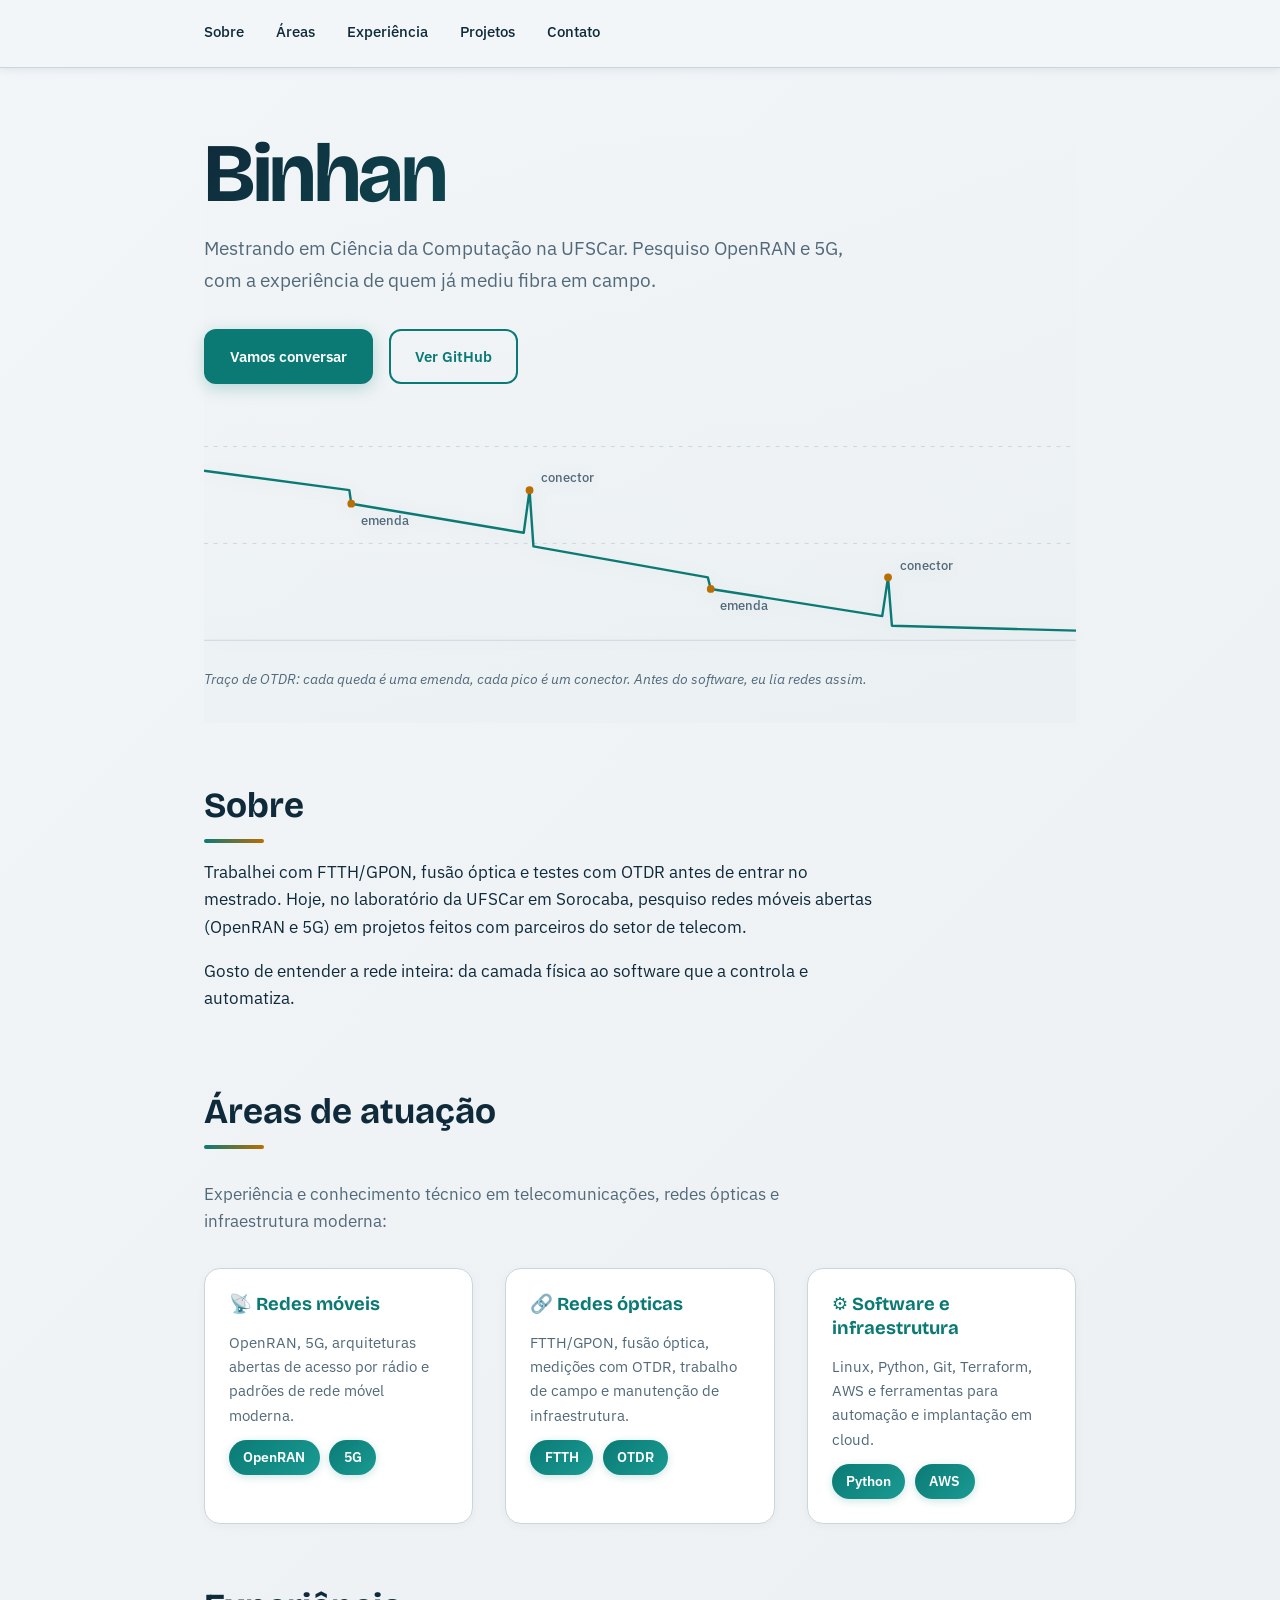
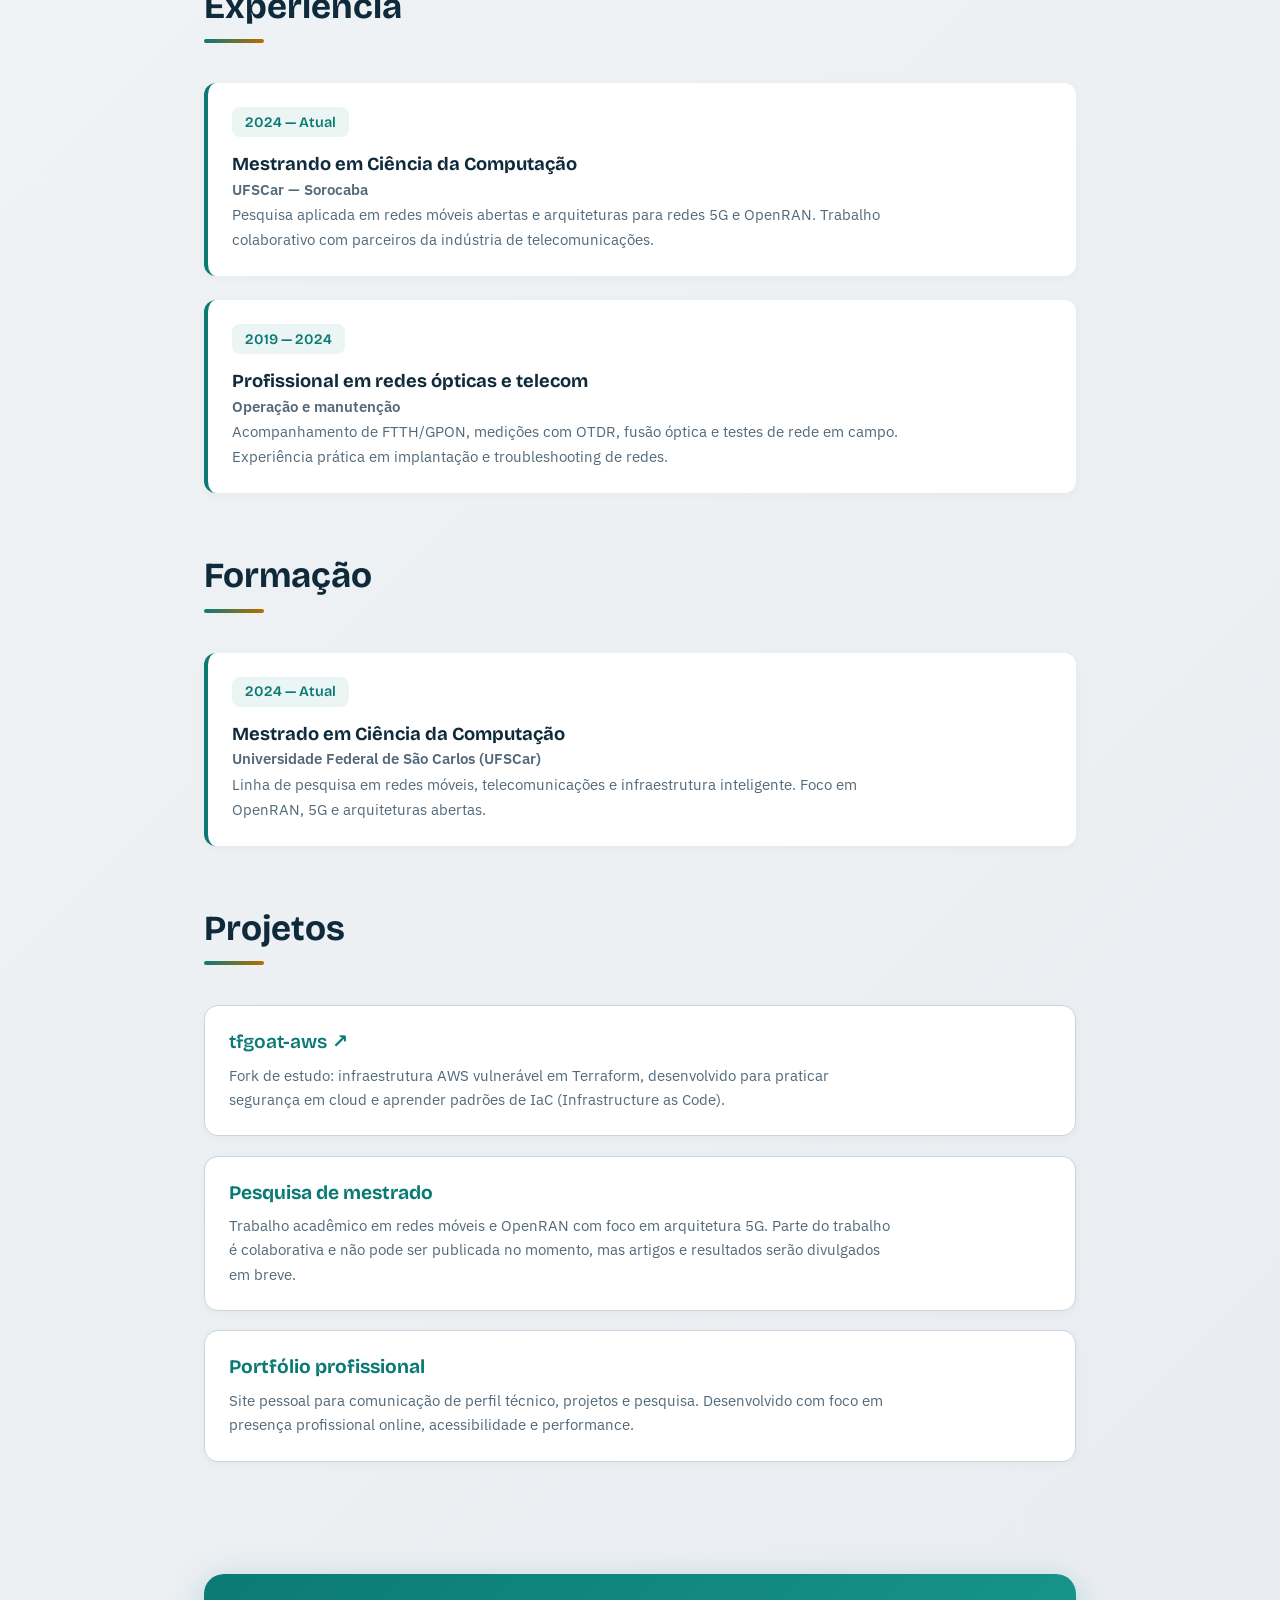
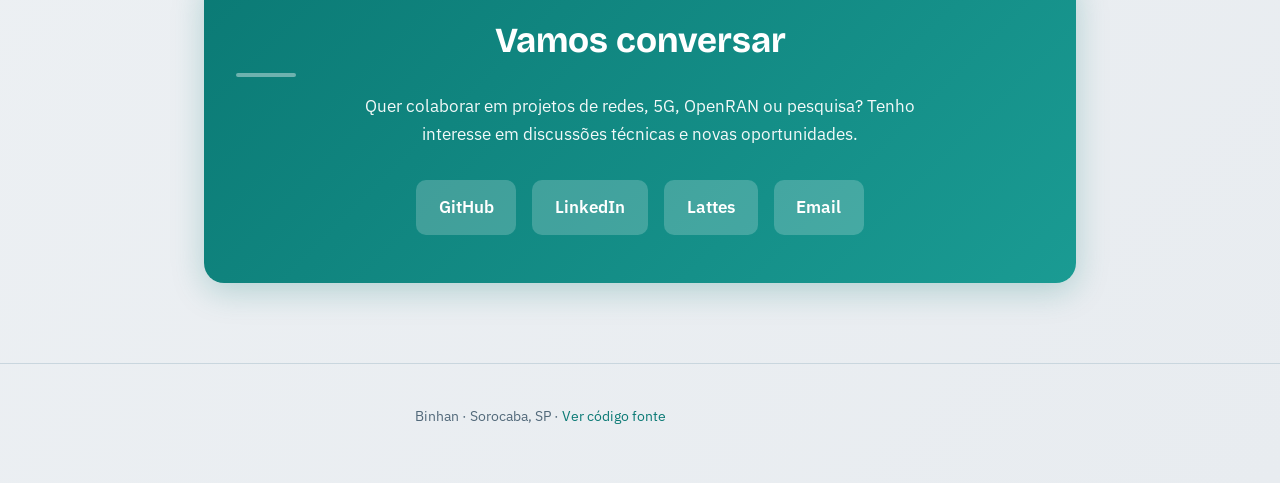
==== index.html @ 49bf2b7c "Replace the site's landing page with the final premium portfolio version for GitHub Pages." ====
<!DOCTYPE html>
<html lang="pt-BR">
<head>
  <meta charset="utf-8">
  <meta name="viewport" content="width=device-width, initial-scale=1">
  <title>Binhan | Redes, OpenRAN e 5G — Portfolio Profissional</title>
  <meta name="description" content="Mestrando em Ciência da Computação na UFSCar, pesquisando OpenRAN e 5G, com experiência prática em telecomunicações, redes ópticas e infraestrutura.">
  <meta name="theme-color" content="#0b7a75">
  <meta property="og:title" content="Binhan | Redes, OpenRAN e 5G">
  <meta property="og:description" content="Pesquisador e desenvolvedor com foco em redes móveis abertas, 5G e telecomunicações.">
  <meta property="og:type" content="website">
  <meta property="og:url" content="https://binhanfisana.github.io">
  <link rel="preconnect" href="https://fonts.googleapis.com">
  <link rel="preconnect" href="https://fonts.gstatic.com" crossorigin>
  <link href="https://fonts.googleapis.com/css2?family=Bricolage+Grotesque:wght@400;500;700&family=IBM+Plex+Sans:wght@300;400;500;600&display=swap" rel="stylesheet">
  <style>
    :root {
      --bg: #f3f6f8;
      --bg-dark: #e8ecf0;
      --ink: #0f2a3a;
      --muted: #52697a;
      --line: #c9d6de;
      --accent: #0b7a75;
      --accent-light: #1a9b93;
      --spike: #b86e00;
      --panel: #ffffff;
      --head: "Bricolage Grotesque", "Segoe UI", system-ui, sans-serif;
      --body: "IBM Plex Sans", "Segoe UI", system-ui, sans-serif;
    }

    * { box-sizing: border-box; }
    html { scroll-behavior: smooth; }
    body {
      margin: 0;
      background: linear-gradient(135deg, var(--bg) 0%, var(--bg-dark) 100%);
      color: var(--ink);
      font: 400 1.05rem/1.65 var(--body);
      min-height: 100vh;
    }

    a {
      color: var(--accent);
      text-decoration: none;
      transition: color 0.2s ease;
    }

    a:hover { color: var(--accent-light); }
    a:focus-visible {
      outline: 3px solid var(--spike);
      outline-offset: 3px;
      border-radius: 2px;
    }

    .container {
      max-width: 920px;
      margin: 0 auto;
      padding: 0 1.5rem;
    }

    header.navbar {
      position: sticky;
      top: 0;
      background: rgba(243, 246, 248, 0.94);
      backdrop-filter: blur(10px);
      border-bottom: 1px solid var(--line);
      padding: 1.2rem 0;
      z-index: 999;
      box-shadow: 0 2px 8px rgba(15, 42, 58, 0.08);
    }

    nav {
      display: flex;
      gap: 2rem;
      flex-wrap: wrap;
      font-weight: 500;
      font-size: 0.95rem;
    }

    nav a {
      color: var(--ink);
      position: relative;
      padding-bottom: 2px;
      border-bottom: 2px solid transparent;
      transition: all 0.3s ease;
    }

    nav a:hover {
      color: var(--accent);
      border-color: var(--accent);
    }

    .hero {
      padding: 4rem 0 2rem;
      background: linear-gradient(180deg, transparent 0%, rgba(11, 122, 117, 0.02) 100%);
      position: relative;
    }

    .hero-content h1 {
      font: 700 clamp(3rem, 9vw, 5.2rem)/1 var(--head);
      margin: 0 0 1rem;
      letter-spacing: -0.03em;
      background: linear-gradient(135deg, var(--ink), var(--accent));
      -webkit-background-clip: text;
      -webkit-text-fill-color: transparent;
      background-clip: text;
    }

    .lead {
      font-size: 1.2rem;
      max-width: 42rem;
      color: var(--muted);
      margin: 0 0 2rem;
      line-height: 1.7;
    }

    .cta-group {
      display: flex;
      gap: 1rem;
      flex-wrap: wrap;
      margin: 2rem 0;
    }

    .btn {
      display: inline-flex;
      align-items: center;
      gap: 0.5rem;
      padding: 0.8rem 1.5rem;
      border-radius: 12px;
      font-weight: 600;
      font-size: 0.95rem;
      transition: all 0.3s ease;
      text-decoration: none;
      border: 2px solid transparent;
      cursor: pointer;
    }

    .btn-primary {
      background: var(--accent);
      color: white;
      box-shadow: 0 4px 16px rgba(11, 122, 117, 0.25);
    }

    .btn-primary:hover {
      background: var(--accent-light);
      transform: translateY(-2px);
      box-shadow: 0 6px 24px rgba(11, 122, 117, 0.35);
    }

    .btn-secondary {
      background: transparent;
      color: var(--accent);
      border-color: var(--accent);
    }

    .btn-secondary:hover {
      background: var(--accent);
      color: white;
    }

    .trace {
      margin: 3rem 0 0;
      width: 100%;
    }

    .trace svg {
      width: 100%;
      height: auto;
      display: block;
      filter: drop-shadow(0 2px 8px rgba(15, 42, 58, 0.06));
    }

    .trace .grid { stroke: var(--line); stroke-width: 1; }
    .trace .line {
      fill: none;
      stroke: var(--accent);
      stroke-width: 2.5;
      stroke-linejoin: round;
      stroke-dasharray: 1;
      stroke-dashoffset: 0;
    }

    .trace .ev {
      fill: var(--muted);
      font: 500 13px var(--body);
    }

    .trace .dot { fill: var(--spike); }

    .trace figcaption {
      font-size: 0.9rem;
      color: var(--muted);
      margin-top: 0.8rem;
      font-style: italic;
    }

    @media (prefers-reduced-motion: no-preference) {
      .trace .line { animation: draw 3.2s ease-out 1 both; }
    }

    @keyframes draw {
      from { stroke-dashoffset: 1; }
      to { stroke-dashoffset: 0; }
    }

    section {
      padding: 4rem 0 0;
    }

    h2 {
      font: 700 2.2rem/1.1 var(--head);
      margin: 0 0 0.5rem;
      color: var(--ink);
      position: relative;
      padding-bottom: 0.5rem;
    }

    h2::after {
      content: '';
      display: block;
      width: 60px;
      height: 4px;
      background: linear-gradient(90deg, var(--accent), var(--spike));
      margin-top: 0.8rem;
      border-radius: 2px;
    }

    h3 {
      font: 700 1.15rem/1.3 var(--head);
      margin: 0 0 0.4rem;
      color: var(--ink);
    }

    p {
      max-width: 42rem;
      margin: 0 0 1rem;
    }

    .skills-intro {
      margin: 1.5rem 0 2rem;
      color: var(--muted);
      font-size: 1.05rem;
    }

    .skills-grid {
      display: grid;
      grid-template-columns: repeat(auto-fit, minmax(260px, 1fr));
      gap: 1.5rem 2rem;
      margin-top: 2rem;
    }

    .skill-card {
      background: var(--panel);
      border: 1px solid var(--line);
      border-radius: 16px;
      padding: 1.5rem;
      transition: all 0.3s ease;
      box-shadow: 0 2px 8px rgba(15, 42, 58, 0.04);
    }

    .skill-card:hover {
      transform: translateY(-4px);
      box-shadow: 0 8px 24px rgba(15, 42, 117, 0.1);
      border-color: var(--accent);
    }

    .skill-card h3 {
      color: var(--accent);
      margin-bottom: 0.8rem;
    }

    .skill-card p {
      font-size: 0.95rem;
      color: var(--muted);
      margin: 0;
      line-height: 1.6;
    }

    .tech-list {
      display: flex;
      flex-wrap: wrap;
      gap: 0.6rem;
      margin-top: 0.8rem;
    }

    .badge {
      display: inline-block;
      background: linear-gradient(135deg, var(--accent), var(--accent-light));
      color: white;
      padding: 0.4rem 0.9rem;
      border-radius: 20px;
      font-size: 0.85rem;
      font-weight: 600;
      box-shadow: 0 2px 8px rgba(11, 122, 117, 0.2);
    }

    .timeline {
      margin-top: 2rem;
      display: grid;
      gap: 1.5rem;
    }

    .timeline-item {
      background: var(--panel);
      border-left: 4px solid var(--accent);
      border-radius: 12px;
      padding: 1.5rem;
      box-shadow: 0 2px 8px rgba(15, 42, 58, 0.04);
      transition: all 0.3s ease;
    }

    .timeline-item:hover {
      box-shadow: 0 4px 16px rgba(15, 42, 58, 0.08);
      transform: translateX(4px);
    }

    .period {
      display: inline-block;
      font: 600 0.9rem var(--head);
      color: var(--accent);
      background: rgba(11, 122, 117, 0.08);
      padding: 0.4rem 0.8rem;
      border-radius: 8px;
      margin-bottom: 0.6rem;
    }

    .timeline-item h3 {
      margin: 0.4rem 0 0;
      font-size: 1.15rem;
    }

    .timeline-company {
      font-weight: 600;
      color: var(--spike);
      font-size: 0.95rem;
      margin: 0.3rem 0 0.8rem;
    }

    .timeline-item p {
      font-size: 0.95rem;
      color: var(--muted);
      margin: 0;
    }

    .projects-list {
      list-style: none;
      margin: 2rem 0 0;
      padding: 0;
      display: grid;
      gap: 1.2rem;
    }

    .project-item {
      background: var(--panel);
      border: 1px solid var(--line);
      border-radius: 14px;
      padding: 1.5rem;
      transition: all 0.3s ease;
      box-shadow: 0 2px 8px rgba(15, 42, 58, 0.04);
    }

    .project-item:hover {
      border-color: var(--accent);
      box-shadow: 0 6px 20px rgba(11, 122, 117, 0.12);
      transform: translateY(-2px);
    }

    .project-header {
      display: flex;
      justify-content: space-between;
      align-items: flex-start;
      gap: 1rem;
      margin-bottom: 0.5rem;
    }

    .project-title {
      font: 700 1.2rem var(--head);
      color: var(--accent);
      margin: 0;
    }

    .project-item a:not(.btn) {
      color: var(--accent);
      font-weight: 600;
      display: inline-flex;
      align-items: center;
      gap: 0.4rem;
    }

    .project-desc {
      color: var(--muted);
      margin: 0.6rem 0 0;
      font-size: 0.95rem;
      line-height: 1.6;
    }

    .contact-box {
      background: linear-gradient(135deg, var(--accent), var(--accent-light));
      color: white;
      border-radius: 20px;
      padding: 3rem 2rem;
      text-align: center;
      margin: 3rem 0;
      box-shadow: 0 8px 32px rgba(11, 122, 117, 0.25);
    }

    .contact-box h2 {
      color: white;
    }

    .contact-box h2::after {
      background: rgba(255, 255, 255, 0.4);
    }

    .contact-box p {
      color: rgba(255, 255, 255, 0.95);
      max-width: 38rem;
      margin-left: auto;
      margin-right: auto;
    }

    .social-links {
      display: flex;
      justify-content: center;
      gap: 1rem;
      flex-wrap: wrap;
      margin-top: 2rem;
    }

    .social-links a {
      display: inline-flex;
      align-items: center;
      gap: 0.4rem;
      padding: 0.7rem 1.3rem;
      background: rgba(255, 255, 255, 0.2);
      color: white;
      border-radius: 10px;
      font-weight: 600;
      transition: all 0.3s ease;
      border: 2px solid transparent;
    }

    .social-links a:hover {
      background: rgba(255, 255, 255, 0.3);
      transform: translateY(-2px);
    }

    footer {
      margin-top: 5rem;
      padding: 2.5rem 0;
      border-top: 1px solid var(--line);
      color: var(--muted);
      font-size: 0.9rem;
      text-align: center;
    }

    footer a {
      color: var(--accent);
    }

    @media (max-width: 768px) {
      .container { padding: 0 1.2rem; }
      h1 { font-size: clamp(2.2rem, 8vw, 3.5rem); }
      h2 { font-size: 1.8rem; }
      nav { gap: 1.2rem; font-size: 0.9rem; }
      .hero { padding: 2.5rem 0 1rem; }
      .lead { font-size: 1.05rem; }
      .skills-grid { grid-template-columns: 1fr; }
      .cta-group { flex-direction: column; }
      .btn { width: 100%; justify-content: center; }
    }

    @media (max-width: 480px) {
      .container { padding: 0 1rem; }
      h1 { font-size: 2rem; }
      h2 { font-size: 1.5rem; }
      nav { gap: 1rem; font-size: 0.85rem; }
      .contact-box { padding: 2rem 1.5rem; }
    }
  </style>
</head>
<body>
  <header class="navbar">
    <div class="container">
      <nav aria-label="Navegação principal">
        <a href="#sobre">Sobre</a>
        <a href="#areas">Áreas</a>
        <a href="#experiencia">Experiência</a>
        <a href="#projetos">Projetos</a>
        <a href="#contato">Contato</a>
      </nav>
    </div>
  </header>

  <main class="container">
    <section class="hero">
      <div class="hero-content">
        <h1>Binhan</h1>
        <p class="lead">Mestrando em Ciência da Computação na UFSCar. Pesquiso OpenRAN e 5G, com a experiência de quem já mediu fibra em campo.</p>
        <div class="cta-group">
          <a href="#contato" class="btn btn-primary">Vamos conversar</a>
          <a href="https://github.com/Binhanfisana" target="_blank" rel="noreferrer" class="btn btn-secondary">Ver GitHub</a>
        </div>
      </div>

      <figure class="trace" aria-label="Traço de OTDR com emendas e conectores">
        <svg viewBox="0 0 900 230" role="img" aria-hidden="true">
          <g class="grid">
            <line x1="0" y1="215" x2="900" y2="215"/>
            <line x1="0" y1="115" x2="900" y2="115" stroke-dasharray="4 6"/>
            <line x1="0" y1="15" x2="900" y2="15" stroke-dasharray="4 6"/>
          </g>
          <path class="line" pathLength="1" d="M0,40 L150,60 L152,74 L330,104 L336,60 L340,118 L520,150 L523,162 L700,190 L706,150 L710,200 L900,205"/>
          <circle class="dot" cx="152" cy="74" r="4"/><circle class="dot" cx="336" cy="60" r="4"/>
          <circle class="dot" cx="523" cy="162" r="4"/><circle class="dot" cx="706" cy="150" r="4"/>
          <text class="ev" x="162" y="96">emenda</text><text class="ev" x="348" y="52">conector</text>
          <text class="ev" x="533" y="184">emenda</text><text class="ev" x="718" y="142">conector</text>
        </svg>
        <figcaption>Traço de OTDR: cada queda é uma emenda, cada pico é um conector. Antes do software, eu lia redes assim.</figcaption>
      </figure>
    </section>

    <section id="sobre">
      <h2>Sobre</h2>
      <p>Trabalhei com FTTH/GPON, fusão óptica e testes com OTDR antes de entrar no mestrado. Hoje, no laboratório da UFSCar em Sorocaba, pesquiso redes móveis abertas (OpenRAN e 5G) em projetos feitos com parceiros do setor de telecom.</p>
      <p>Gosto de entender a rede inteira: da camada física ao software que a controla e automatiza.</p>
    </section>

    <section id="areas">
      <h2>Áreas de atuação</h2>
      <p class="skills-intro">Experiência e conhecimento técnico em telecomunicações, redes ópticas e infraestrutura moderna:</p>
      <div class="skills-grid">
        <div class="skill-card">
          <h3>📡 Redes móveis</h3>
          <p>OpenRAN, 5G, arquiteturas abertas de acesso por rádio e padrões de rede móvel moderna.</p>
          <div class="tech-list">
            <span class="badge">OpenRAN</span>
            <span class="badge">5G</span>
          </div>
        </div>
        <div class="skill-card">
          <h3>🔗 Redes ópticas</h3>
          <p>FTTH/GPON, fusão óptica, medições com OTDR, trabalho de campo e manutenção de infraestrutura.</p>
          <div class="tech-list">
            <span class="badge">FTTH</span>
            <span class="badge">OTDR</span>
          </div>
        </div>
        <div class="skill-card">
          <h3>⚙️ Software e infraestrutura</h3>
          <p>Linux, Python, Git, Terraform, AWS e ferramentas para automação e implantação em cloud.</p>
          <div class="tech-list">
            <span class="badge">Python</span>
            <span class="badge">AWS</span>
          </div>
        </div>
      </div>
    </section>

    <section id="experiencia">
      <h2>Experiência</h2>
      <div class="timeline">
        <div class="timeline-item">
          <span class="period">2024 — Atual</span>
          <h3>Mestrando em Ciência da Computação</h3>
          <p class="timeline-company">UFSCar — Sorocaba</p>
          <p>Pesquisa aplicada em redes móveis abertas e arquiteturas para redes 5G e OpenRAN. Trabalho colaborativo com parceiros da indústria de telecomunicações.</p>
        </div>
        <div class="timeline-item">
          <span class="period">2019 — 2024</span>
          <h3>Profissional em redes ópticas e telecom</h3>
          <p class="timeline-company">Operação e manutenção</p>
          <p>Acompanhamento de FTTH/GPON, medições com OTDR, fusão óptica e testes de rede em campo. Experiência prática em implantação e troubleshooting de redes.</p>
        </div>
      </div>
    </section>

    <section>
      <h2>Formação</h2>
      <div class="timeline">
        <div class="timeline-item">
          <span class="period">2024 — Atual</span>
          <h3>Mestrado em Ciência da Computação</h3>
          <p class="timeline-company">Universidade Federal de São Carlos (UFSCar)</p>
          <p>Linha de pesquisa em redes móveis, telecomunicações e infraestrutura inteligente. Foco em OpenRAN, 5G e arquiteturas abertas.</p>
        </div>
      </div>
    </section>

    <section id="projetos">
      <h2>Projetos</h2>
      <ul class="projects-list">
        <li class="project-item">
          <div class="project-header">
            <h3 class="project-title">
              <a href="https://github.com/Binhanfisana/tfgoat-aws" target="_blank" rel="noreferrer">tfgoat-aws ↗</a>
            </h3>
          </div>
          <p class="project-desc">Fork de estudo: infraestrutura AWS vulnerável em Terraform, desenvolvido para praticar segurança em cloud e aprender padrões de IaC (Infrastructure as Code).</p>
        </li>
        <li class="project-item">
          <div class="project-header">
            <h3 class="project-title">Pesquisa de mestrado</h3>
          </div>
          <p class="project-desc">Trabalho acadêmico em redes móveis e OpenRAN com foco em arquitetura 5G. Parte do trabalho é colaborativa e não pode ser publicada no momento, mas artigos e resultados serão divulgados em breve.</p>
        </li>
        <li class="project-item">
          <div class="project-header">
            <h3 class="project-title">Portfólio profissional</h3>
          </div>
          <p class="project-desc">Site pessoal para comunicação de perfil técnico, projetos e pesquisa. Desenvolvido com foco em presença profissional online, acessibilidade e performance.</p>
        </li>
      </ul>
    </section>

    <section id="contato">
      <div class="contact-box">
        <h2>Vamos conversar</h2>
        <p>Quer colaborar em projetos de redes, 5G, OpenRAN ou pesquisa? Tenho interesse em discussões técnicas e novas oportunidades.</p>
        <div class="social-links">
          <a href="https://github.com/Binhanfisana" target="_blank" rel="noreferrer">GitHub</a>
          <a href="https://www.linkedin.com/in/SEU-USUARIO" target="_blank" rel="noreferrer">LinkedIn</a>
          <a href="http://lattes.cnpq.br/SEU-ID" target="_blank" rel="noreferrer">Lattes</a>
          <a href="mailto:seu.email@exemplo.com">Email</a>
        </div>
      </div>
    </section>
  </main>

  <footer>
    <div class="container">
      <p>Binhan · Sorocaba, SP · <a href="https://github.com/Binhanfisana/Binhanfisana.github.io" target="_blank" rel="noreferrer">Ver código fonte</a></p>
    </div>
  </footer>
</body>
</html>
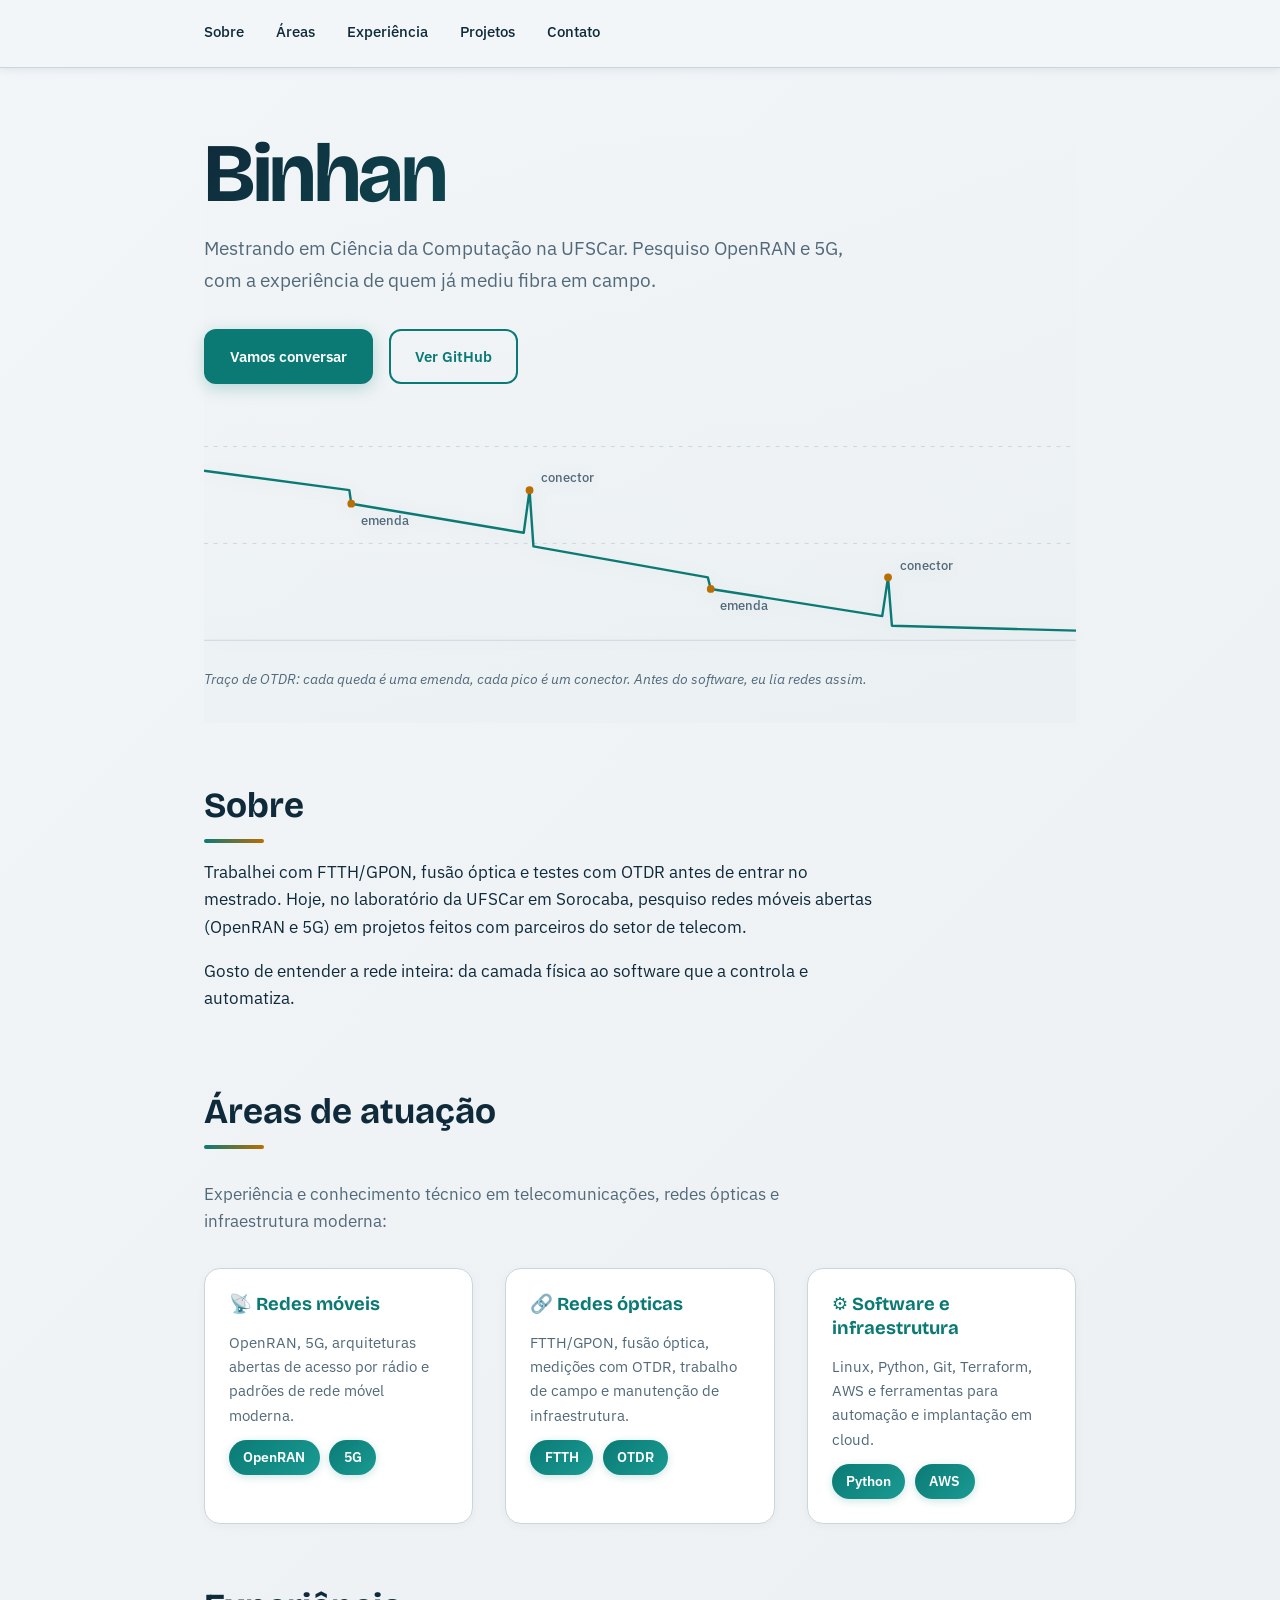
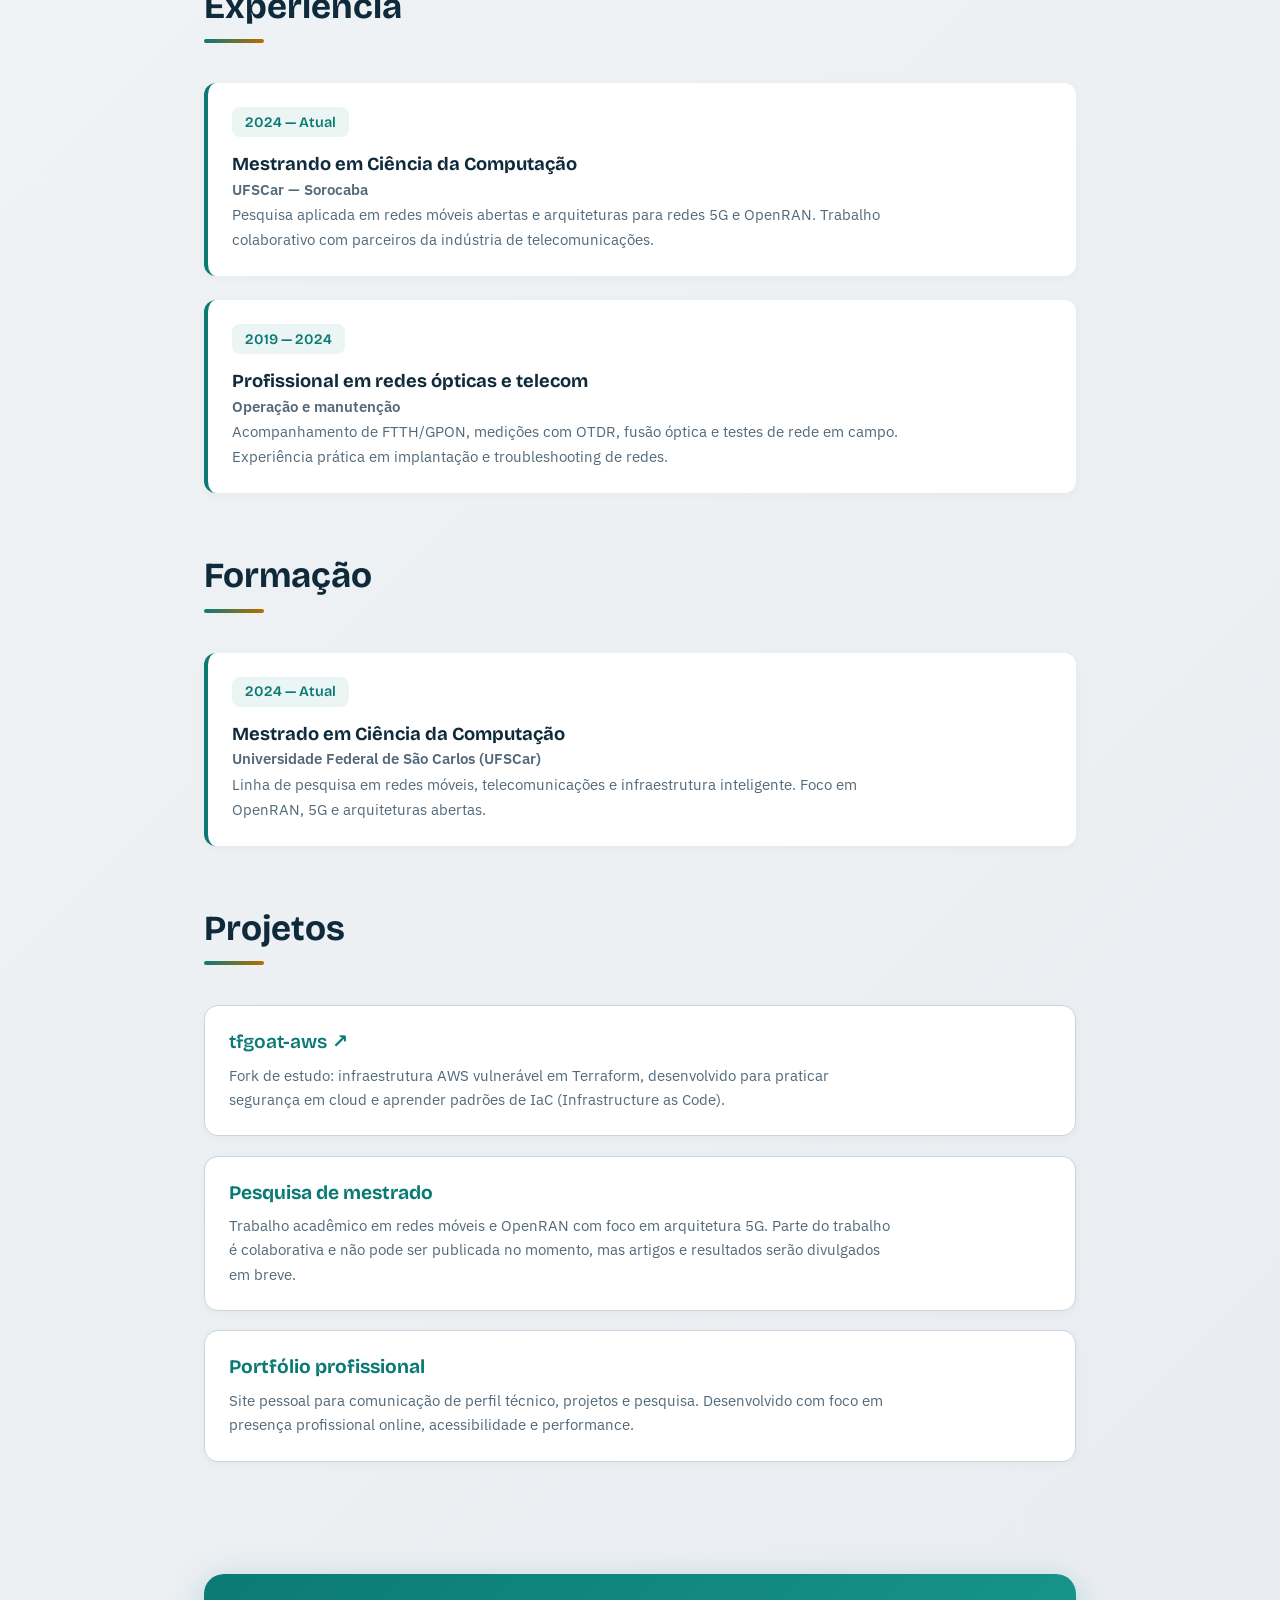
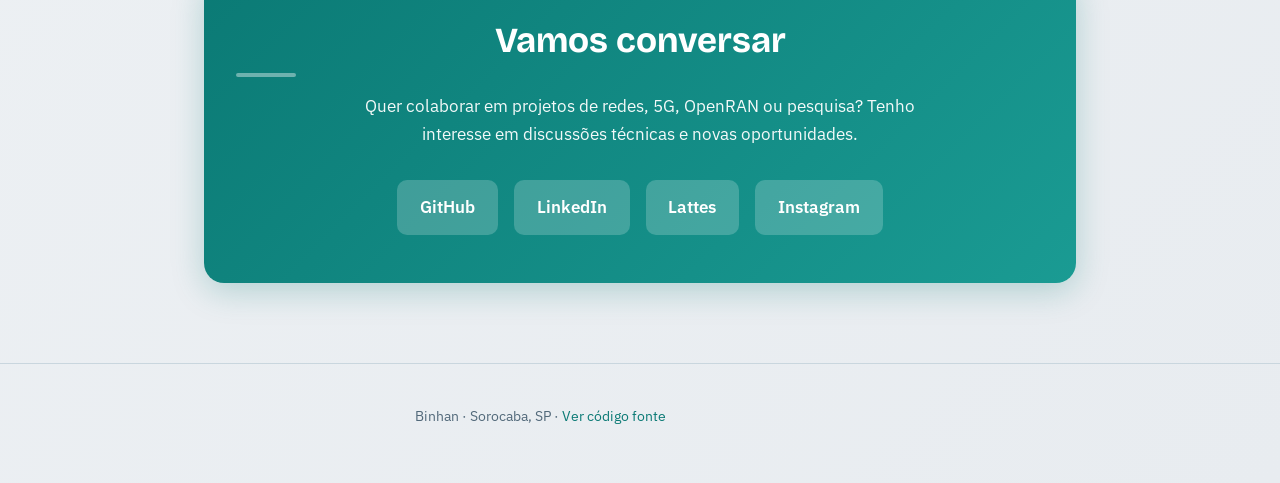
==== commit 5bb40845: "Update portfolio with real LinkedIn, Lattes, and Instagram profile links" ====
--- a/index.html
+++ b/index.html
@@ -13,6 +13,7 @@
   <link rel="preconnect" href="https://fonts.googleapis.com">
   <link rel="preconnect" href="https://fonts.gstatic.com" crossorigin>
   <link href="https://fonts.googleapis.com/css2?family=Bricolage+Grotesque:wght@400;500;700&family=IBM+Plex+Sans:wght@300;400;500;600&display=swap" rel="stylesheet">
+  
   <style>
     :root {
       --bg: #f3f6f8;
@@ -618,9 +619,9 @@
         <p>Quer colaborar em projetos de redes, 5G, OpenRAN ou pesquisa? Tenho interesse em discussões técnicas e novas oportunidades.</p>
         <div class="social-links">
           <a href="https://github.com/Binhanfisana" target="_blank" rel="noreferrer">GitHub</a>
-          <a href="https://www.linkedin.com/in/SEU-USUARIO" target="_blank" rel="noreferrer">LinkedIn</a>
-          <a href="http://lattes.cnpq.br/SEU-ID" target="_blank" rel="noreferrer">Lattes</a>
-          <a href="mailto:seu.email@exemplo.com">Email</a>
+          <a href="https://www.linkedin.com/in/binhanfisana-joão-ialá-58006019a" target="_blank" rel="noreferrer">LinkedIn</a>
+          <a href="https://lattes.cnpq.br/8292357677472353" target="_blank" rel="noreferrer">Lattes</a>
+          <a href="https://instagram.com/alka_b_bynhan" target="_blank" rel="noreferrer">Instagram</a>
         </div>
       </div>
     </section>
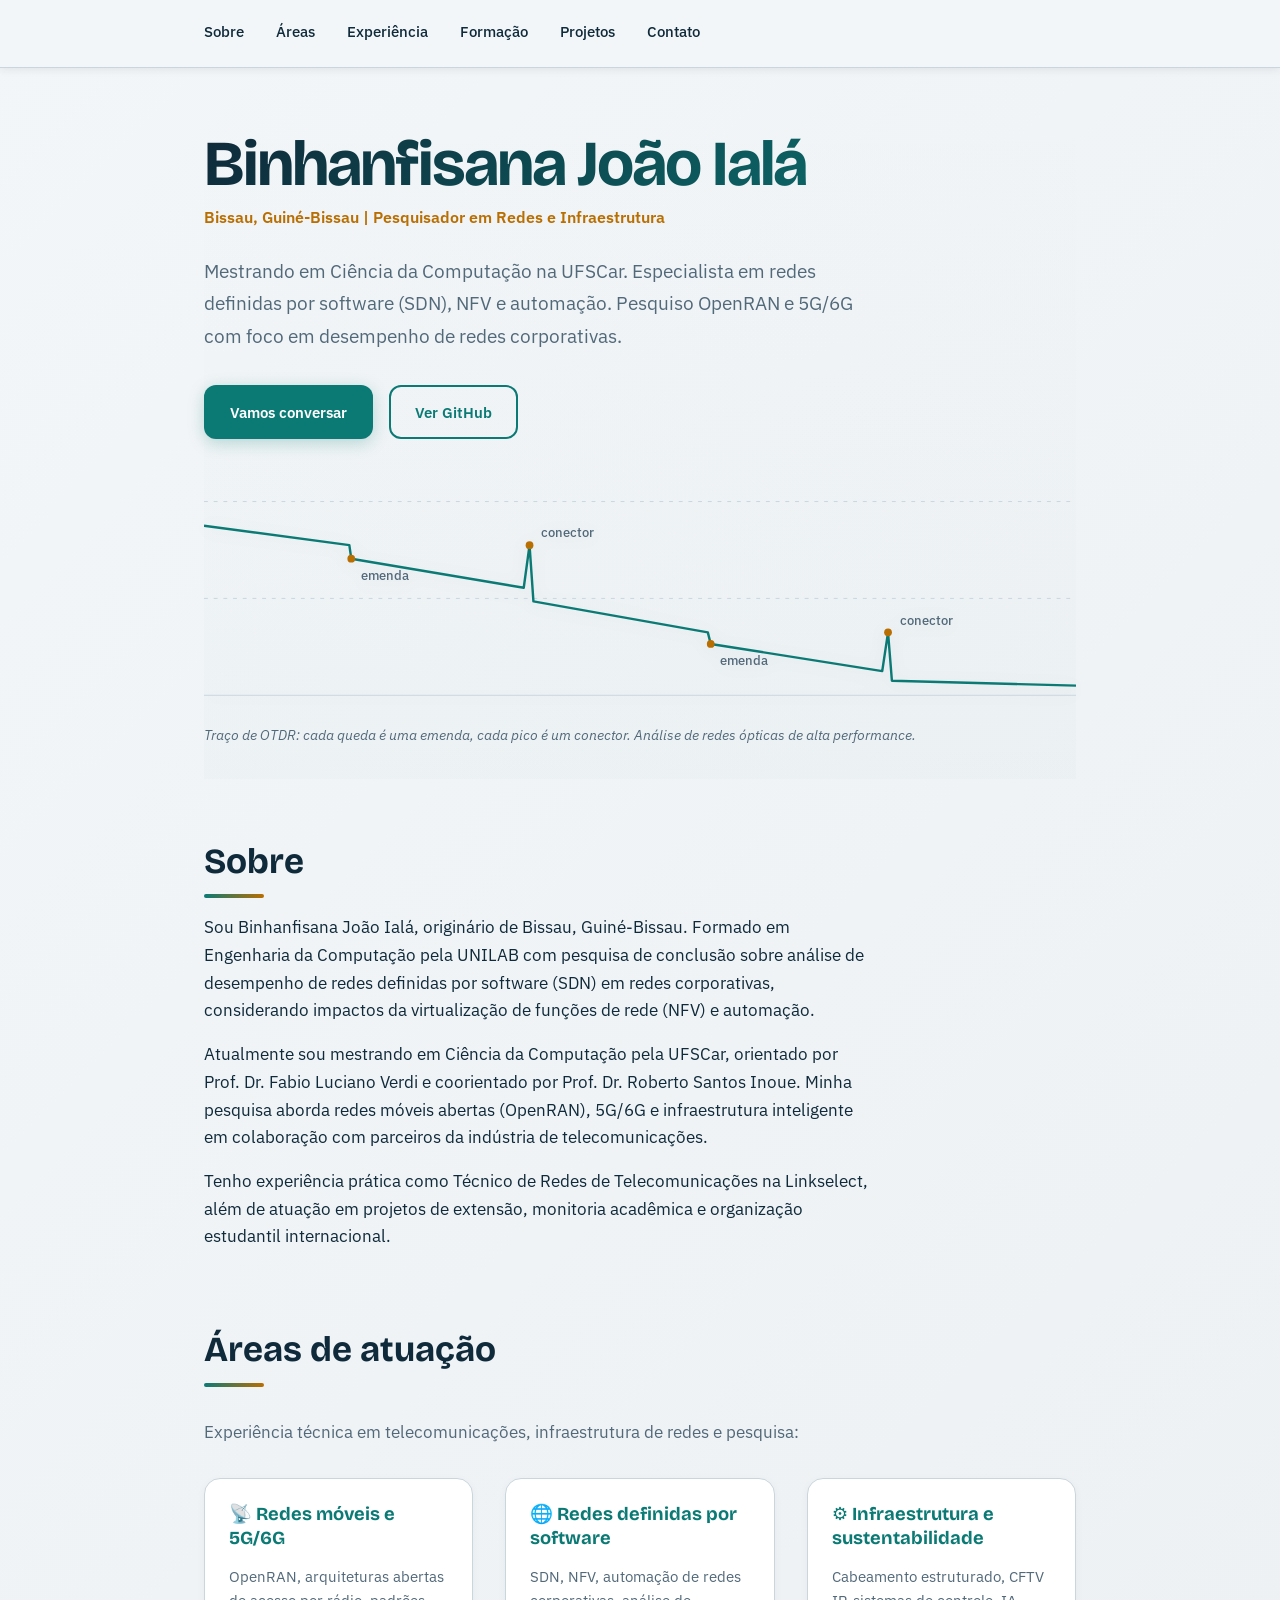
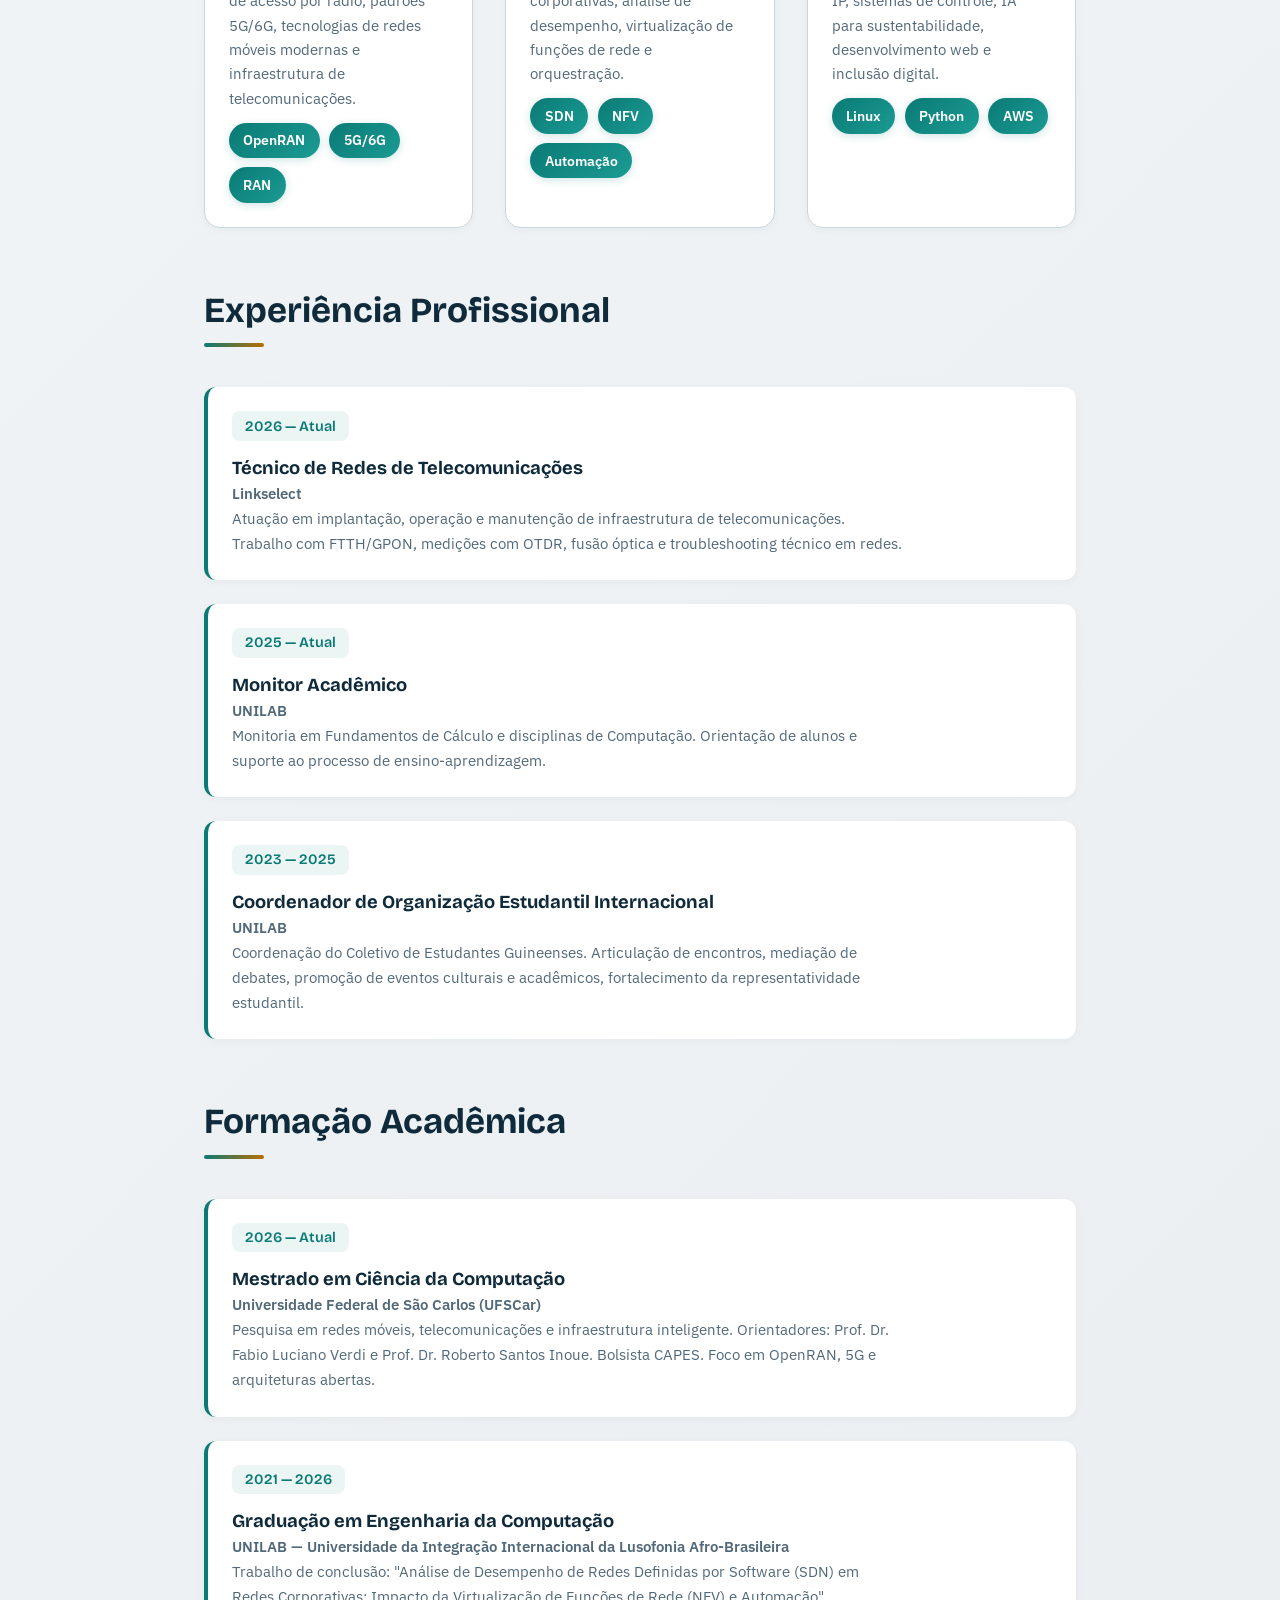
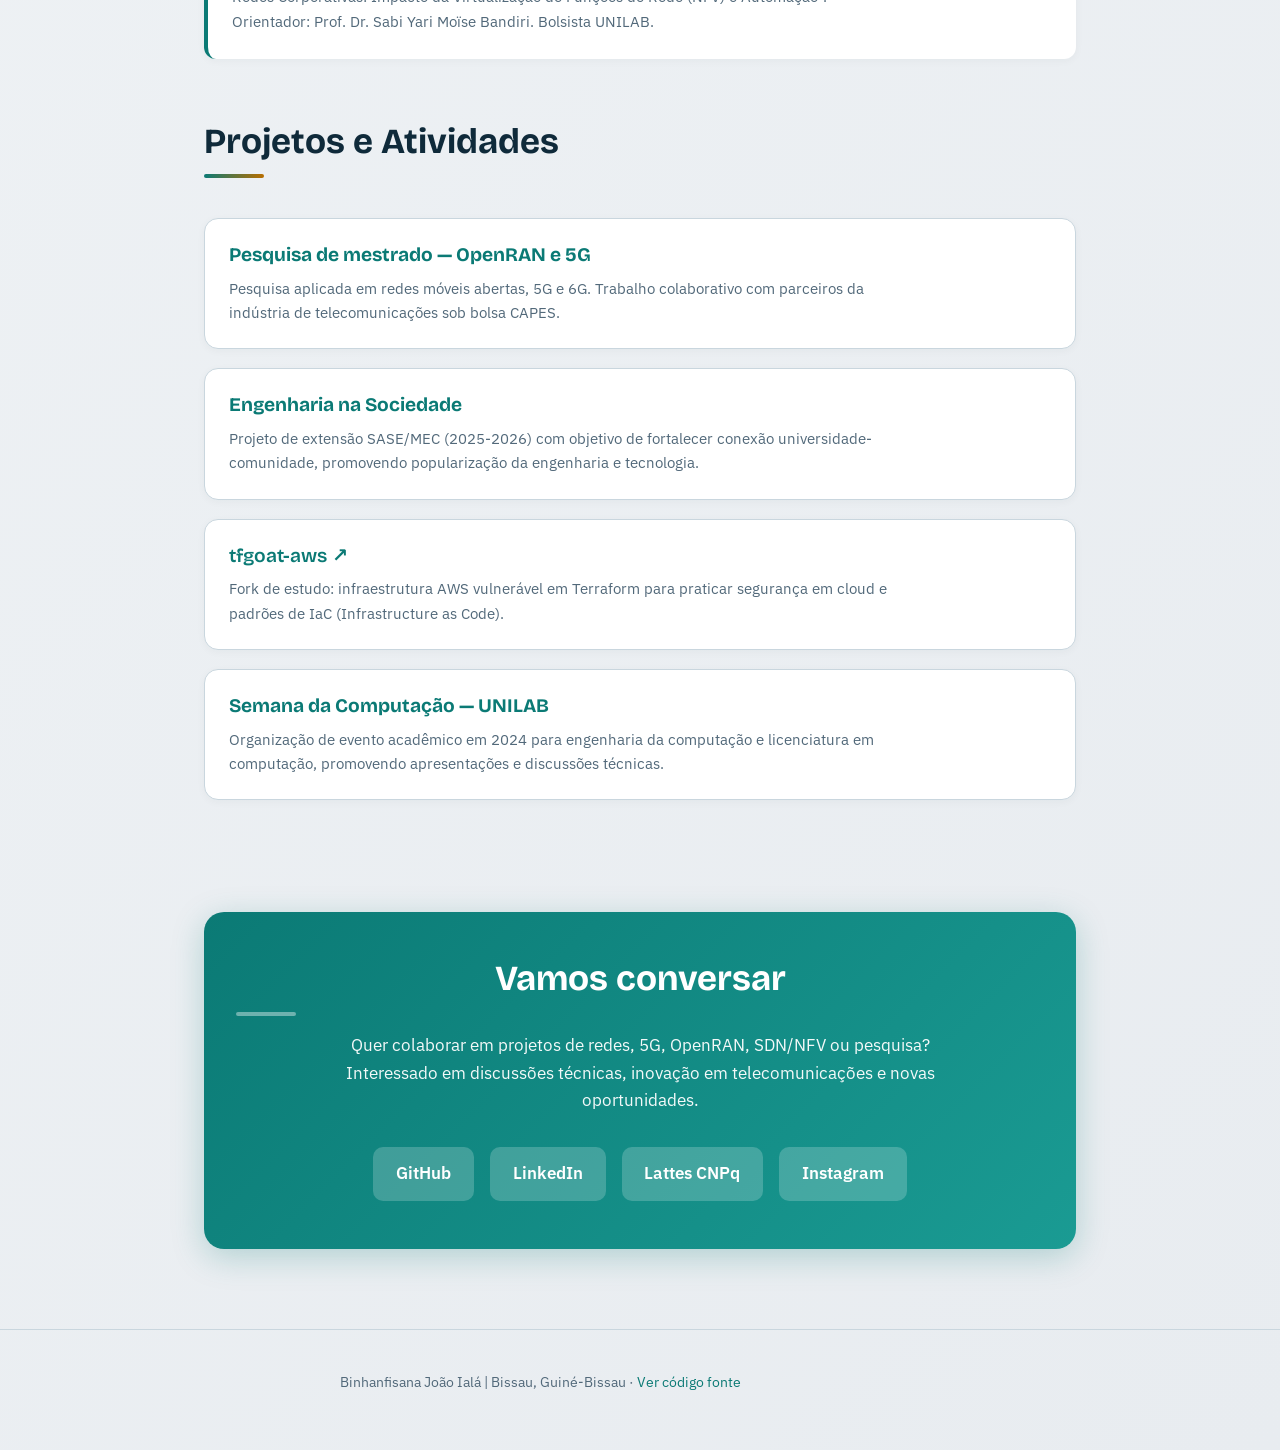
==== commit 92bcace4: "Update portfolio with correct academic and professional information from Lattes CV" ====
--- a/index.html
+++ b/index.html
@@ -3,11 +3,11 @@
 <head>
   <meta charset="utf-8">
   <meta name="viewport" content="width=device-width, initial-scale=1">
-  <title>Binhan | Redes, OpenRAN e 5G — Portfolio Profissional</title>
-  <meta name="description" content="Mestrando em Ciência da Computação na UFSCar, pesquisando OpenRAN e 5G, com experiência prática em telecomunicações, redes ópticas e infraestrutura.">
+  <title>Binhanfisana João Ialá | Redes, OpenRAN e 5G — Portfolio Profissional</title>
+  <meta name="description" content="Mestrando em Ciência da Computação na UFSCar, pesquisando OpenRAN e 5G, com especialização em redes definidas por software (SDN), NFV e automação em redes corporativas.">
   <meta name="theme-color" content="#0b7a75">
-  <meta property="og:title" content="Binhan | Redes, OpenRAN e 5G">
-  <meta property="og:description" content="Pesquisador e desenvolvedor com foco em redes móveis abertas, 5G e telecomunicações.">
+  <meta property="og:title" content="Binhanfisana João Ialá | Redes, OpenRAN e 5G">
+  <meta property="og:description" content="Pesquisador em redes móveis abertas, 5G/6G e infraestrutura de telecomunicações. Desenvolvedor com foco em SDN, NFV e automação de redes.">
   <meta property="og:type" content="website">
   <meta property="og:url" content="https://binhanfisana.github.io">
   <link rel="preconnect" href="https://fonts.googleapis.com">
@@ -97,13 +97,20 @@
     }
 
     .hero-content h1 {
-      font: 700 clamp(3rem, 9vw, 5.2rem)/1 var(--head);
-      margin: 0 0 1rem;
+      font: 700 clamp(2.2rem, 8vw, 4rem)/1 var(--head);
+      margin: 0 0 0.5rem;
       letter-spacing: -0.03em;
       background: linear-gradient(135deg, var(--ink), var(--accent));
       -webkit-background-clip: text;
       -webkit-text-fill-color: transparent;
       background-clip: text;
+    }
+
+    .subtitle {
+      font-size: 1rem;
+      color: var(--spike);
+      font-weight: 600;
+      margin: 0 0 1.5rem;
     }
 
     .lead {
@@ -460,7 +467,7 @@
 
     @media (max-width: 768px) {
       .container { padding: 0 1.2rem; }
-      h1 { font-size: clamp(2.2rem, 8vw, 3.5rem); }
+      h1 { font-size: clamp(1.8rem, 8vw, 3rem); }
       h2 { font-size: 1.8rem; }
       nav { gap: 1.2rem; font-size: 0.9rem; }
       .hero { padding: 2.5rem 0 1rem; }
@@ -472,7 +479,7 @@
 
     @media (max-width: 480px) {
       .container { padding: 0 1rem; }
-      h1 { font-size: 2rem; }
+      h1 { font-size: 1.8rem; }
       h2 { font-size: 1.5rem; }
       nav { gap: 1rem; font-size: 0.85rem; }
       .contact-box { padding: 2rem 1.5rem; }
@@ -486,6 +493,7 @@
         <a href="#sobre">Sobre</a>
         <a href="#areas">Áreas</a>
         <a href="#experiencia">Experiência</a>
+        <a href="#formacao">Formação</a>
         <a href="#projetos">Projetos</a>
         <a href="#contato">Contato</a>
       </nav>
@@ -495,8 +503,9 @@
   <main class="container">
     <section class="hero">
       <div class="hero-content">
-        <h1>Binhan</h1>
-        <p class="lead">Mestrando em Ciência da Computação na UFSCar. Pesquiso OpenRAN e 5G, com a experiência de quem já mediu fibra em campo.</p>
+        <h1>Binhanfisana João Ialá</h1>
+        <p class="subtitle">Bissau, Guiné-Bissau | Pesquisador em Redes e Infraestrutura</p>
+        <p class="lead">Mestrando em Ciência da Computação na UFSCar. Especialista em redes definidas por software (SDN), NFV e automação. Pesquiso OpenRAN e 5G/6G com foco em desempenho de redes corporativas.</p>
         <div class="cta-group">
           <a href="#contato" class="btn btn-primary">Vamos conversar</a>
           <a href="https://github.com/Binhanfisana" target="_blank" rel="noreferrer" class="btn btn-secondary">Ver GitHub</a>
@@ -516,40 +525,44 @@
           <text class="ev" x="162" y="96">emenda</text><text class="ev" x="348" y="52">conector</text>
           <text class="ev" x="533" y="184">emenda</text><text class="ev" x="718" y="142">conector</text>
         </svg>
-        <figcaption>Traço de OTDR: cada queda é uma emenda, cada pico é um conector. Antes do software, eu lia redes assim.</figcaption>
+        <figcaption>Traço de OTDR: cada queda é uma emenda, cada pico é um conector. Análise de redes ópticas de alta performance.</figcaption>
       </figure>
     </section>
 
     <section id="sobre">
       <h2>Sobre</h2>
-      <p>Trabalhei com FTTH/GPON, fusão óptica e testes com OTDR antes de entrar no mestrado. Hoje, no laboratório da UFSCar em Sorocaba, pesquiso redes móveis abertas (OpenRAN e 5G) em projetos feitos com parceiros do setor de telecom.</p>
-      <p>Gosto de entender a rede inteira: da camada física ao software que a controla e automatiza.</p>
+      <p>Sou Binhanfisana João Ialá, originário de Bissau, Guiné-Bissau. Formado em Engenharia da Computação pela UNILAB com pesquisa de conclusão sobre análise de desempenho de redes definidas por software (SDN) em redes corporativas, considerando impactos da virtualização de funções de rede (NFV) e automação.</p>
+      <p>Atualmente sou mestrando em Ciência da Computação pela UFSCar, orientado por Prof. Dr. Fabio Luciano Verdi e coorientado por Prof. Dr. Roberto Santos Inoue. Minha pesquisa aborda redes móveis abertas (OpenRAN), 5G/6G e infraestrutura inteligente em colaboração com parceiros da indústria de telecomunicações.</p>
+      <p>Tenho experiência prática como Técnico de Redes de Telecomunicações na Linkselect, além de atuação em projetos de extensão, monitoria acadêmica e organização estudantil internacional.</p>
     </section>
 
     <section id="areas">
       <h2>Áreas de atuação</h2>
-      <p class="skills-intro">Experiência e conhecimento técnico em telecomunicações, redes ópticas e infraestrutura moderna:</p>
+      <p class="skills-intro">Experiência técnica em telecomunicações, infraestrutura de redes e pesquisa:</p>
       <div class="skills-grid">
         <div class="skill-card">
-          <h3>📡 Redes móveis</h3>
-          <p>OpenRAN, 5G, arquiteturas abertas de acesso por rádio e padrões de rede móvel moderna.</p>
+          <h3>📡 Redes móveis e 5G/6G</h3>
+          <p>OpenRAN, arquiteturas abertas de acesso por rádio, padrões 5G/6G, tecnologias de redes móveis modernas e infraestrutura de telecomunicações.</p>
           <div class="tech-list">
             <span class="badge">OpenRAN</span>
-            <span class="badge">5G</span>
+            <span class="badge">5G/6G</span>
+            <span class="badge">RAN</span>
           </div>
         </div>
         <div class="skill-card">
-          <h3>🔗 Redes ópticas</h3>
-          <p>FTTH/GPON, fusão óptica, medições com OTDR, trabalho de campo e manutenção de infraestrutura.</p>
+          <h3>🌐 Redes definidas por software</h3>
+          <p>SDN, NFV, automação de redes corporativas, análise de desempenho, virtualização de funções de rede e orquestração.</p>
           <div class="tech-list">
-            <span class="badge">FTTH</span>
-            <span class="badge">OTDR</span>
+            <span class="badge">SDN</span>
+            <span class="badge">NFV</span>
+            <span class="badge">Automação</span>
           </div>
         </div>
         <div class="skill-card">
-          <h3>⚙️ Software e infraestrutura</h3>
-          <p>Linux, Python, Git, Terraform, AWS e ferramentas para automação e implantação em cloud.</p>
+          <h3>⚙️ Infraestrutura e sustentabilidade</h3>
+          <p>Cabeamento estruturado, CFTV IP, sistemas de controle, IA para sustentabilidade, desenvolvimento web e inclusão digital.</p>
           <div class="tech-list">
+            <span class="badge">Linux</span>
             <span class="badge">Python</span>
             <span class="badge">AWS</span>
           </div>
@@ -558,57 +571,75 @@
     </section>
 
     <section id="experiencia">
-      <h2>Experiência</h2>
+      <h2>Experiência Profissional</h2>
       <div class="timeline">
         <div class="timeline-item">
-          <span class="period">2024 — Atual</span>
-          <h3>Mestrando em Ciência da Computação</h3>
-          <p class="timeline-company">UFSCar — Sorocaba</p>
-          <p>Pesquisa aplicada em redes móveis abertas e arquiteturas para redes 5G e OpenRAN. Trabalho colaborativo com parceiros da indústria de telecomunicações.</p>
+          <span class="period">2026 — Atual</span>
+          <h3>Técnico de Redes de Telecomunicações</h3>
+          <p class="timeline-company">Linkselect</p>
+          <p>Atuação em implantação, operação e manutenção de infraestrutura de telecomunicações. Trabalho com FTTH/GPON, medições com OTDR, fusão óptica e troubleshooting técnico em redes.</p>
         </div>
         <div class="timeline-item">
-          <span class="period">2019 — 2024</span>
-          <h3>Profissional em redes ópticas e telecom</h3>
-          <p class="timeline-company">Operação e manutenção</p>
-          <p>Acompanhamento de FTTH/GPON, medições com OTDR, fusão óptica e testes de rede em campo. Experiência prática em implantação e troubleshooting de redes.</p>
+          <span class="period">2025 — Atual</span>
+          <h3>Monitor Acadêmico</h3>
+          <p class="timeline-company">UNILAB</p>
+          <p>Monitoria em Fundamentos de Cálculo e disciplinas de Computação. Orientação de alunos e suporte ao processo de ensino-aprendizagem.</p>
+        </div>
+        <div class="timeline-item">
+          <span class="period">2023 — 2025</span>
+          <h3>Coordenador de Organização Estudantil Internacional</h3>
+          <p class="timeline-company">UNILAB</p>
+          <p>Coordenação do Coletivo de Estudantes Guineenses. Articulação de encontros, mediação de debates, promoção de eventos culturais e acadêmicos, fortalecimento da representatividade estudantil.</p>
         </div>
       </div>
     </section>
 
-    <section>
-      <h2>Formação</h2>
+    <section id="formacao">
+      <h2>Formação Acadêmica</h2>
       <div class="timeline">
         <div class="timeline-item">
-          <span class="period">2024 — Atual</span>
+          <span class="period">2026 — Atual</span>
           <h3>Mestrado em Ciência da Computação</h3>
           <p class="timeline-company">Universidade Federal de São Carlos (UFSCar)</p>
-          <p>Linha de pesquisa em redes móveis, telecomunicações e infraestrutura inteligente. Foco em OpenRAN, 5G e arquiteturas abertas.</p>
+          <p>Pesquisa em redes móveis, telecomunicações e infraestrutura inteligente. Orientadores: Prof. Dr. Fabio Luciano Verdi e Prof. Dr. Roberto Santos Inoue. Bolsista CAPES. Foco em OpenRAN, 5G e arquiteturas abertas.</p>
+        </div>
+        <div class="timeline-item">
+          <span class="period">2021 — 2026</span>
+          <h3>Graduação em Engenharia da Computação</h3>
+          <p class="timeline-company">UNILAB — Universidade da Integração Internacional da Lusofonia Afro-Brasileira</p>
+          <p>Trabalho de conclusão: "Análise de Desempenho de Redes Definidas por Software (SDN) em Redes Corporativas: Impacto da Virtualização de Funções de Rede (NFV) e Automação". Orientador: Prof. Dr. Sabi Yari Moïse Bandiri. Bolsista UNILAB.</p>
         </div>
       </div>
     </section>
 
     <section id="projetos">
-      <h2>Projetos</h2>
+      <h2>Projetos e Atividades</h2>
       <ul class="projects-list">
+        <li class="project-item">
+          <div class="project-header">
+            <h3 class="project-title">Pesquisa de mestrado — OpenRAN e 5G</h3>
+          </div>
+          <p class="project-desc">Pesquisa aplicada em redes móveis abertas, 5G e 6G. Trabalho colaborativo com parceiros da indústria de telecomunicações sob bolsa CAPES.</p>
+        </li>
+        <li class="project-item">
+          <div class="project-header">
+            <h3 class="project-title">Engenharia na Sociedade</h3>
+          </div>
+          <p class="project-desc">Projeto de extensão SASE/MEC (2025-2026) com objetivo de fortalecer conexão universidade-comunidade, promovendo popularização da engenharia e tecnologia.</p>
+        </li>
         <li class="project-item">
           <div class="project-header">
             <h3 class="project-title">
               <a href="https://github.com/Binhanfisana/tfgoat-aws" target="_blank" rel="noreferrer">tfgoat-aws ↗</a>
             </h3>
           </div>
-          <p class="project-desc">Fork de estudo: infraestrutura AWS vulnerável em Terraform, desenvolvido para praticar segurança em cloud e aprender padrões de IaC (Infrastructure as Code).</p>
+          <p class="project-desc">Fork de estudo: infraestrutura AWS vulnerável em Terraform para praticar segurança em cloud e padrões de IaC (Infrastructure as Code).</p>
         </li>
         <li class="project-item">
           <div class="project-header">
-            <h3 class="project-title">Pesquisa de mestrado</h3>
+            <h3 class="project-title">Semana da Computação — UNILAB</h3>
           </div>
-          <p class="project-desc">Trabalho acadêmico em redes móveis e OpenRAN com foco em arquitetura 5G. Parte do trabalho é colaborativa e não pode ser publicada no momento, mas artigos e resultados serão divulgados em breve.</p>
-        </li>
-        <li class="project-item">
-          <div class="project-header">
-            <h3 class="project-title">Portfólio profissional</h3>
-          </div>
-          <p class="project-desc">Site pessoal para comunicação de perfil técnico, projetos e pesquisa. Desenvolvido com foco em presença profissional online, acessibilidade e performance.</p>
+          <p class="project-desc">Organização de evento acadêmico em 2024 para engenharia da computação e licenciatura em computação, promovendo apresentações e discussões técnicas.</p>
         </li>
       </ul>
     </section>
@@ -616,11 +647,11 @@
     <section id="contato">
       <div class="contact-box">
         <h2>Vamos conversar</h2>
-        <p>Quer colaborar em projetos de redes, 5G, OpenRAN ou pesquisa? Tenho interesse em discussões técnicas e novas oportunidades.</p>
+        <p>Quer colaborar em projetos de redes, 5G, OpenRAN, SDN/NFV ou pesquisa? Interessado em discussões técnicas, inovação em telecomunicações e novas oportunidades.</p>
         <div class="social-links">
           <a href="https://github.com/Binhanfisana" target="_blank" rel="noreferrer">GitHub</a>
           <a href="https://www.linkedin.com/in/binhanfisana-joão-ialá-58006019a" target="_blank" rel="noreferrer">LinkedIn</a>
-          <a href="https://lattes.cnpq.br/8292357677472353" target="_blank" rel="noreferrer">Lattes</a>
+          <a href="https://lattes.cnpq.br/8292357677472353" target="_blank" rel="noreferrer">Lattes CNPq</a>
           <a href="https://instagram.com/alka_b_bynhan" target="_blank" rel="noreferrer">Instagram</a>
         </div>
       </div>
@@ -629,7 +660,7 @@
 
   <footer>
     <div class="container">
-      <p>Binhan · Sorocaba, SP · <a href="https://github.com/Binhanfisana/Binhanfisana.github.io" target="_blank" rel="noreferrer">Ver código fonte</a></p>
+      <p>Binhanfisana João Ialá | Bissau, Guiné-Bissau · <a href="https://github.com/Binhanfisana/Binhanfisana.github.io" target="_blank" rel="noreferrer">Ver código fonte</a></p>
     </div>
   </footer>
 </body>
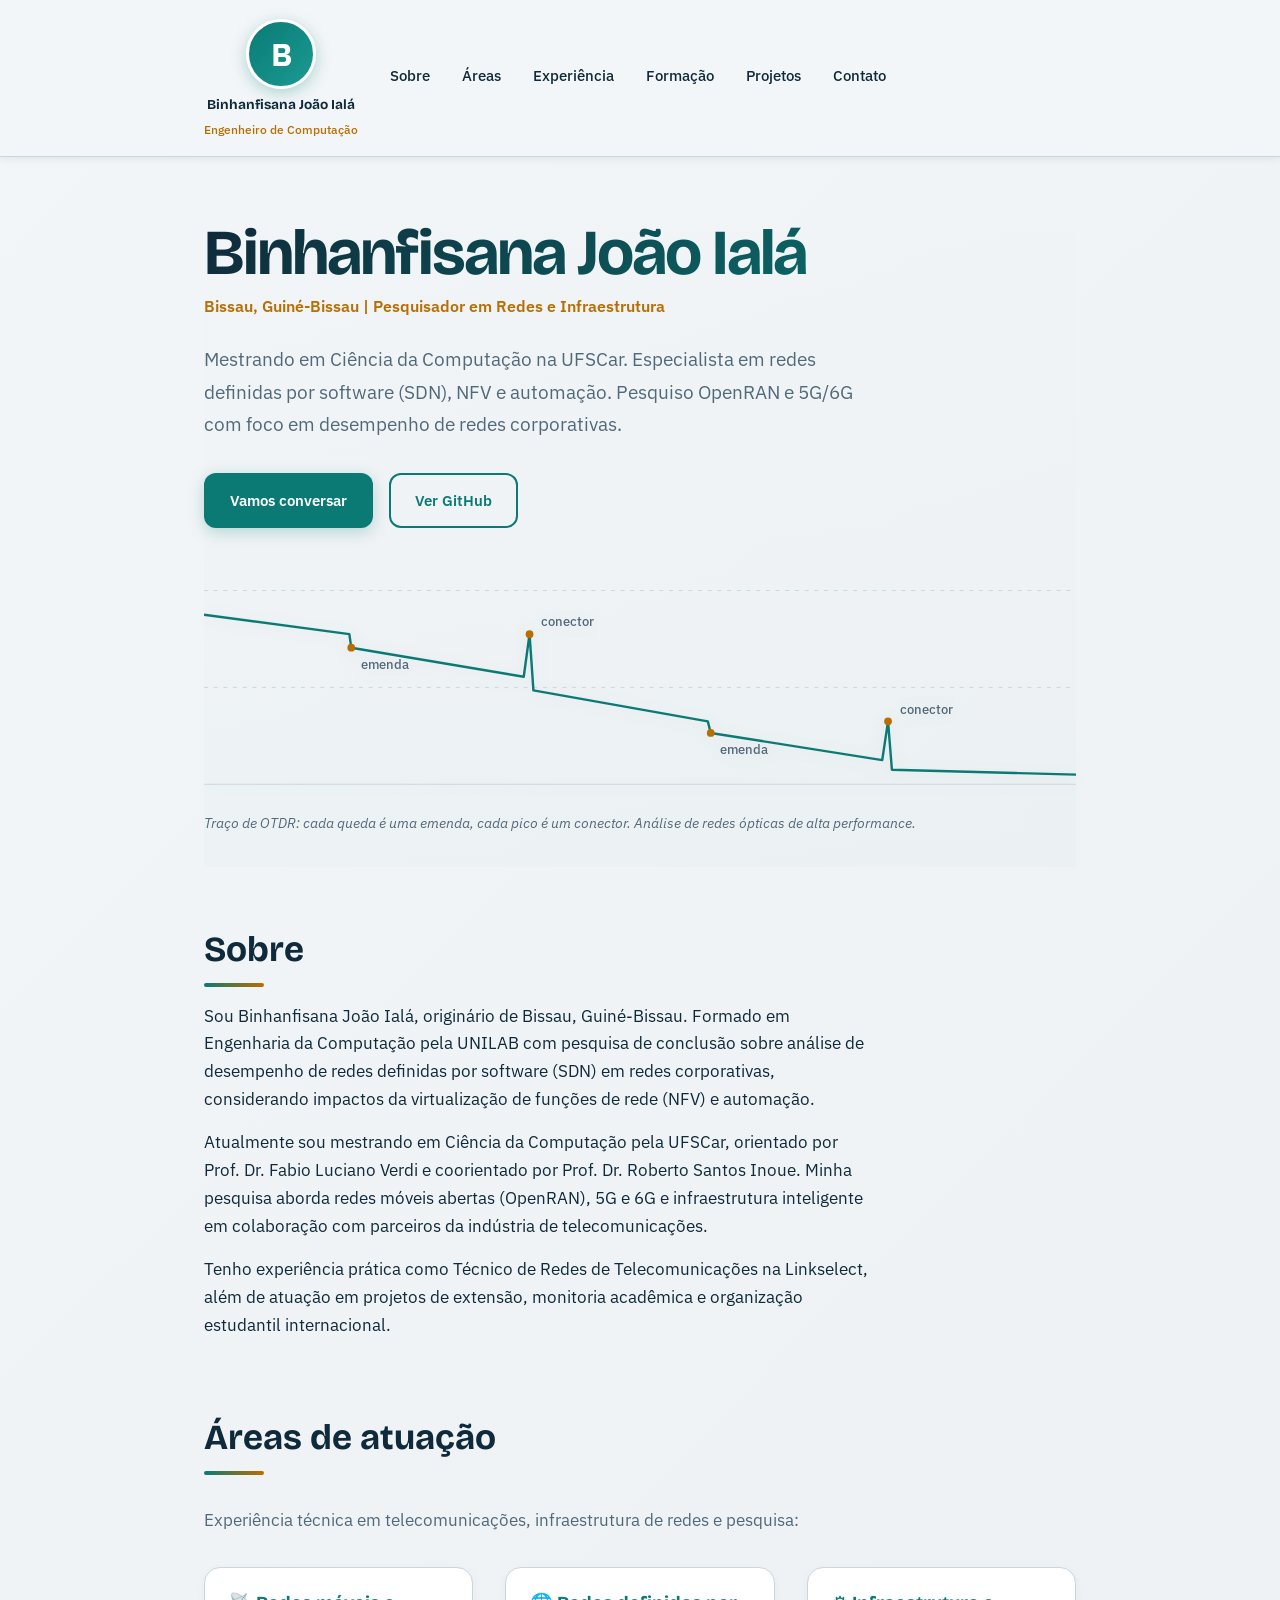
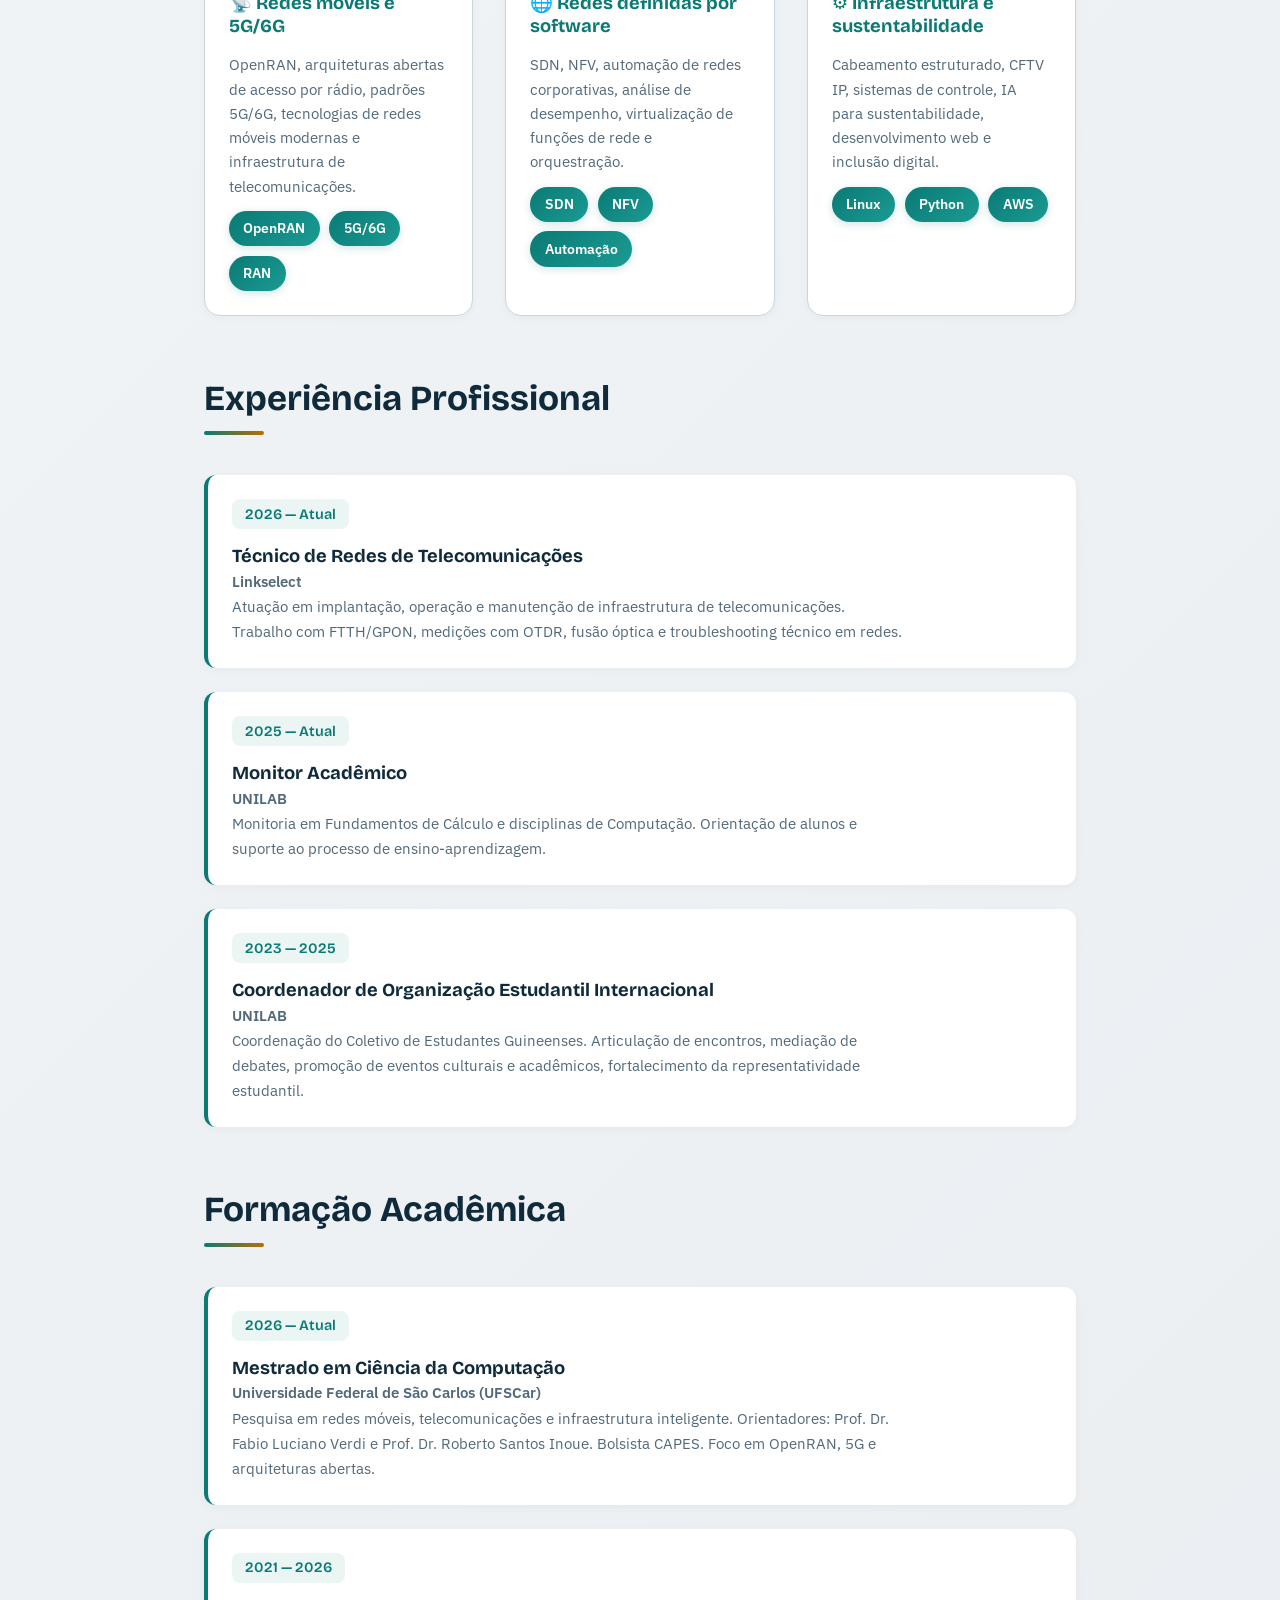
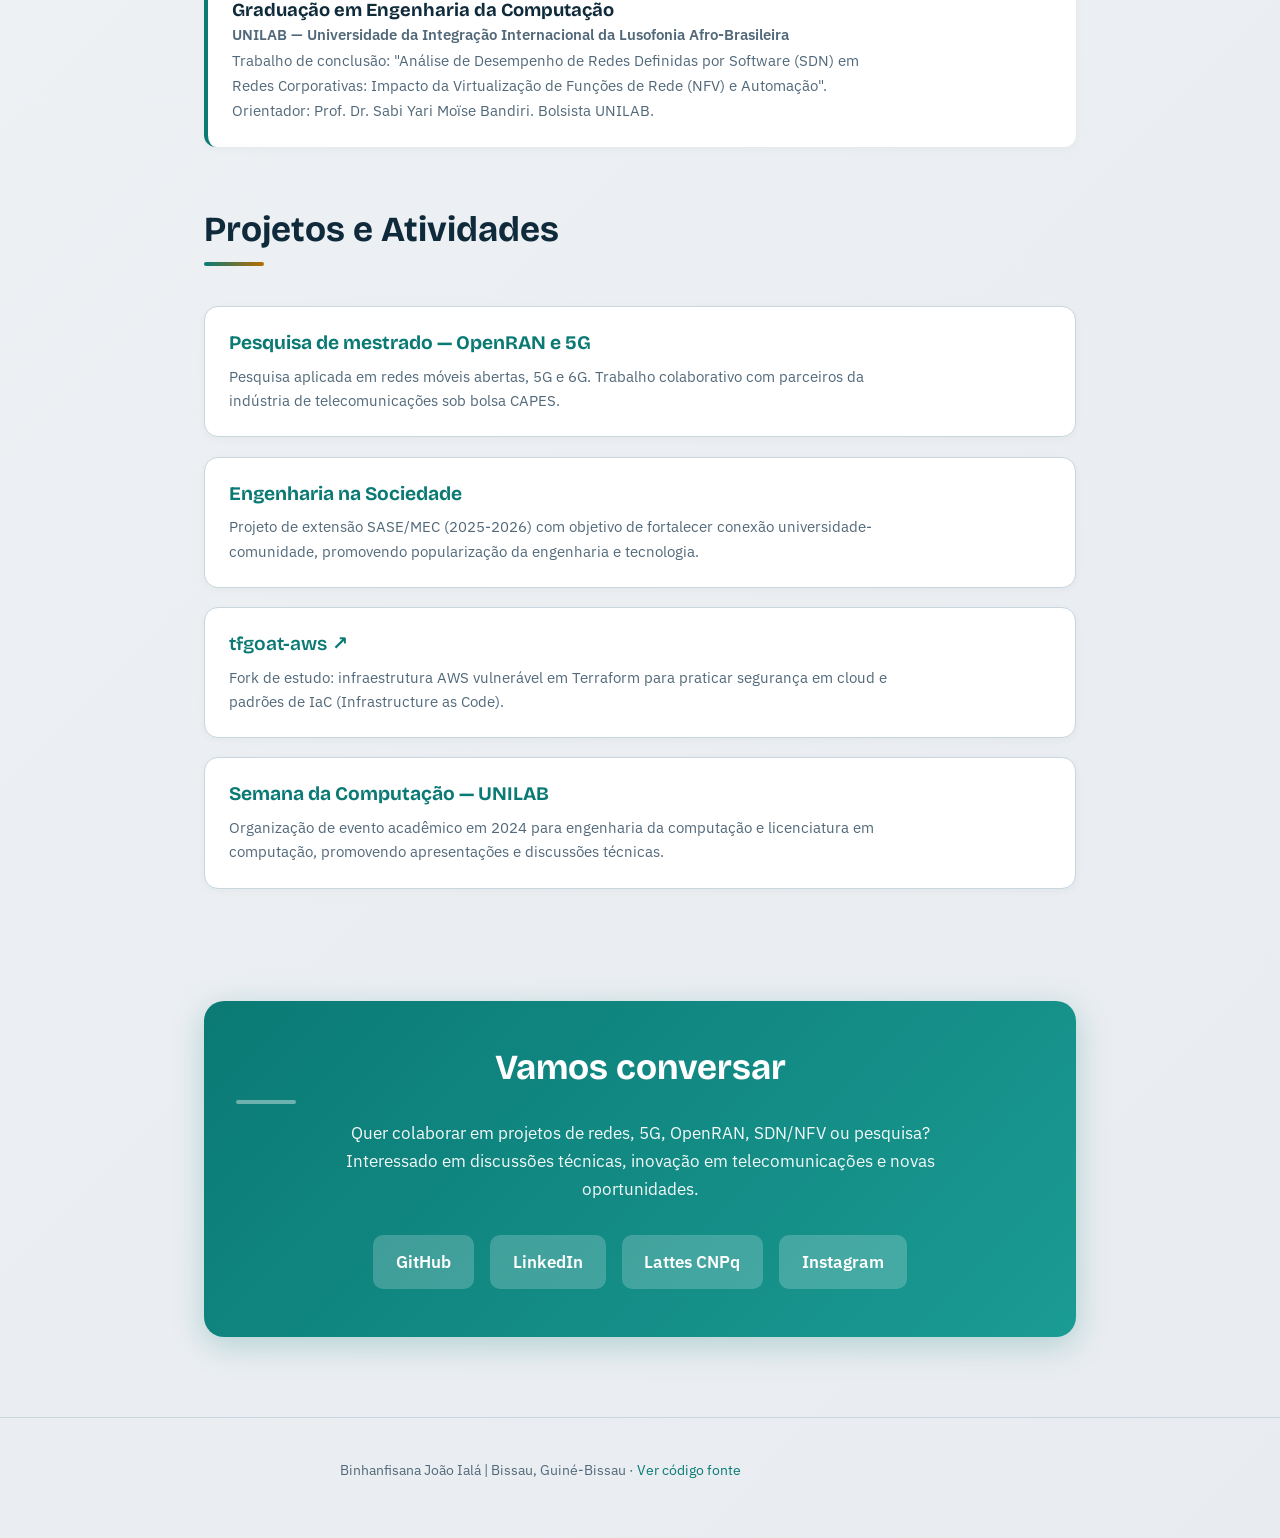
==== commit 68038f44: "Add interactive photo upload feature to profile avatar - click to change" ====
--- a/index.html
+++ b/index.html
@@ -69,12 +69,107 @@
       box-shadow: 0 2px 8px rgba(15, 42, 58, 0.08);
     }
 
+    .navbar-content {
+      display: flex;
+      align-items: center;
+      justify-content: space-between;
+      gap: 2rem;
+    }
+
+    .profile-badge {
+      display: flex;
+      flex-direction: column;
+      align-items: center;
+      gap: 0.5rem;
+      min-width: 120px;
+      cursor: pointer;
+      transition: transform 0.3s ease;
+    }
+
+    .profile-badge:hover {
+      transform: scale(1.05);
+    }
+
+    .profile-image-container {
+      position: relative;
+      width: 70px;
+      height: 70px;
+    }
+
+    .profile-image {
+      width: 70px;
+      height: 70px;
+      border-radius: 50%;
+      background: linear-gradient(135deg, var(--accent), var(--accent-light));
+      display: flex;
+      align-items: center;
+      justify-content: center;
+      color: white;
+      font-size: 32px;
+      font-weight: 700;
+      box-shadow: 0 4px 16px rgba(11, 122, 117, 0.3);
+      border: 3px solid white;
+      object-fit: cover;
+      overflow: hidden;
+    }
+
+    .profile-image img {
+      width: 100%;
+      height: 100%;
+      object-fit: cover;
+      border-radius: 50%;
+    }
+
+    .profile-upload-hint {
+      position: absolute;
+      bottom: -2px;
+      right: -2px;
+      background: var(--spike);
+      width: 24px;
+      height: 24px;
+      border-radius: 50%;
+      display: flex;
+      align-items: center;
+      justify-content: center;
+      color: white;
+      font-size: 14px;
+      font-weight: 700;
+      border: 2px solid white;
+      opacity: 0;
+      transition: opacity 0.3s ease;
+      cursor: pointer;
+    }
+
+    .profile-badge:hover .profile-upload-hint {
+      opacity: 1;
+    }
+
+    #imageUpload {
+      display: none;
+    }
+
+    .profile-name {
+      font: 700 0.85rem var(--head);
+      color: var(--ink);
+      text-align: center;
+      margin: 0;
+      line-height: 1.2;
+    }
+
+    .profile-title {
+      font: 500 0.75rem var(--body);
+      color: var(--spike);
+      text-align: center;
+      margin: 0;
+    }
+
     nav {
       display: flex;
       gap: 2rem;
       flex-wrap: wrap;
       font-weight: 500;
       font-size: 0.95rem;
+      flex: 1;
     }
 
     nav a {
@@ -467,9 +562,39 @@
 
     @media (max-width: 768px) {
       .container { padding: 0 1.2rem; }
+      
+      .navbar-content {
+        flex-direction: column;
+        gap: 1rem;
+      }
+
+      .profile-image {
+        width: 60px;
+        height: 60px;
+        font-size: 28px;
+      }
+
+      .profile-image-container {
+        width: 60px;
+        height: 60px;
+      }
+
+      .profile-name {
+        font-size: 0.8rem;
+      }
+
+      .profile-title {
+        font-size: 0.7rem;
+      }
+
+      nav {
+        gap: 1.2rem;
+        font-size: 0.9rem;
+        justify-content: center;
+      }
+
       h1 { font-size: clamp(1.8rem, 8vw, 3rem); }
       h2 { font-size: 1.8rem; }
-      nav { gap: 1.2rem; font-size: 0.9rem; }
       .hero { padding: 2.5rem 0 1rem; }
       .lead { font-size: 1.05rem; }
       .skills-grid { grid-template-columns: 1fr; }
@@ -489,14 +614,25 @@
 <body>
   <header class="navbar">
     <div class="container">
-      <nav aria-label="Navegação principal">
-        <a href="#sobre">Sobre</a>
-        <a href="#areas">Áreas</a>
-        <a href="#experiencia">Experiência</a>
-        <a href="#formacao">Formação</a>
-        <a href="#projetos">Projetos</a>
-        <a href="#contato">Contato</a>
-      </nav>
+      <div class="navbar-content">
+        <div class="profile-badge" onclick="document.getElementById('imageUpload').click();" title="Clique para alterar foto">
+          <div class="profile-image-container">
+            <div class="profile-image" id="profileImage">B</div>
+            <div class="profile-upload-hint">+</div>
+          </div>
+          <p class="profile-name">Binhanfisana João Ialá</p>
+          <p class="profile-title">Engenheiro de Computação</p>
+        </div>
+        <input type="file" id="imageUpload" accept="image/*" />
+        <nav aria-label="Navegação principal">
+          <a href="#sobre">Sobre</a>
+          <a href="#areas">Áreas</a>
+          <a href="#experiencia">Experiência</a>
+          <a href="#formacao">Formação</a>
+          <a href="#projetos">Projetos</a>
+          <a href="#contato">Contato</a>
+        </nav>
+      </div>
     </div>
   </header>
 
@@ -532,7 +668,7 @@
     <section id="sobre">
       <h2>Sobre</h2>
       <p>Sou Binhanfisana João Ialá, originário de Bissau, Guiné-Bissau. Formado em Engenharia da Computação pela UNILAB com pesquisa de conclusão sobre análise de desempenho de redes definidas por software (SDN) em redes corporativas, considerando impactos da virtualização de funções de rede (NFV) e automação.</p>
-      <p>Atualmente sou mestrando em Ciência da Computação pela UFSCar, orientado por Prof. Dr. Fabio Luciano Verdi e coorientado por Prof. Dr. Roberto Santos Inoue. Minha pesquisa aborda redes móveis abertas (OpenRAN), 5G/6G e infraestrutura inteligente em colaboração com parceiros da indústria de telecomunicações.</p>
+      <p>Atualmente sou mestrando em Ciência da Computação pela UFSCar, orientado por Prof. Dr. Fabio Luciano Verdi e coorientado por Prof. Dr. Roberto Santos Inoue. Minha pesquisa aborda redes móveis abertas (OpenRAN), 5G e 6G e infraestrutura inteligente em colaboração com parceiros da indústria de telecomunicações.</p>
       <p>Tenho experiência prática como Técnico de Redes de Telecomunicações na Linkselect, além de atuação em projetos de extensão, monitoria acadêmica e organização estudantil internacional.</p>
     </section>
 
@@ -663,5 +799,40 @@
       <p>Binhanfisana João Ialá | Bissau, Guiné-Bissau · <a href="https://github.com/Binhanfisana/Binhanfisana.github.io" target="_blank" rel="noreferrer">Ver código fonte</a></p>
     </div>
   </footer>
+
+  <script>
+    // Upload de imagem no perfil
+    document.getElementById('imageUpload').addEventListener('change', function(e) {
+      const file = e.target.files[0];
+      if (file) {
+        const reader = new FileReader();
+        reader.onload = function(event) {
+          const img = document.createElement('img');
+          img.src = event.target.result;
+          
+          const profileImageDiv = document.getElementById('profileImage');
+          profileImageDiv.innerHTML = '';
+          profileImageDiv.appendChild(img);
+          
+          // Salvar a imagem no localStorage do navegador
+          localStorage.setItem('profileImage', event.target.result);
+        };
+        reader.readAsDataURL(file);
+      }
+    });
+
+    // Carregar imagem salva ao recarregar a página
+    window.addEventListener('load', function() {
+      const savedImage = localStorage.getItem('profileImage');
+      if (savedImage) {
+        const img = document.createElement('img');
+        img.src = savedImage;
+        
+        const profileImageDiv = document.getElementById('profileImage');
+        profileImageDiv.innerHTML = '';
+        profileImageDiv.appendChild(img);
+      }
+    });
+  </script>
 </body>
 </html>
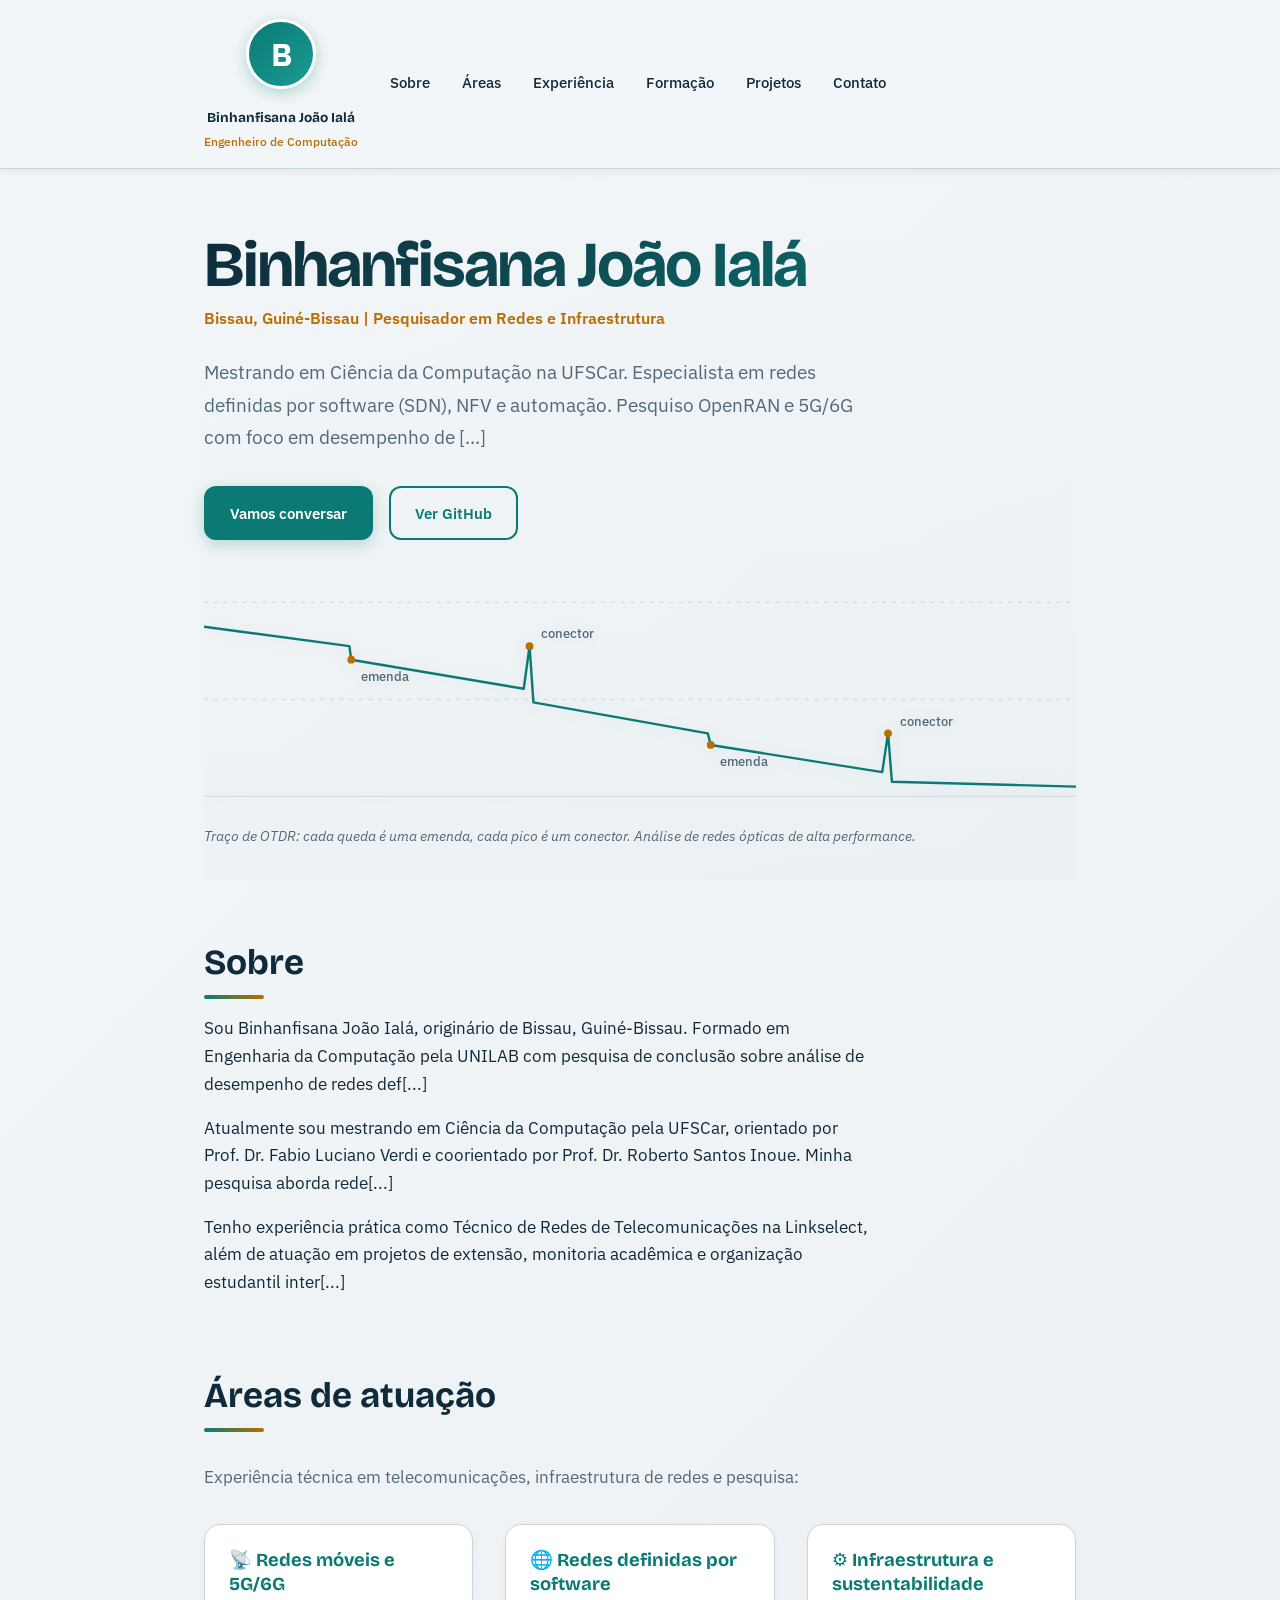
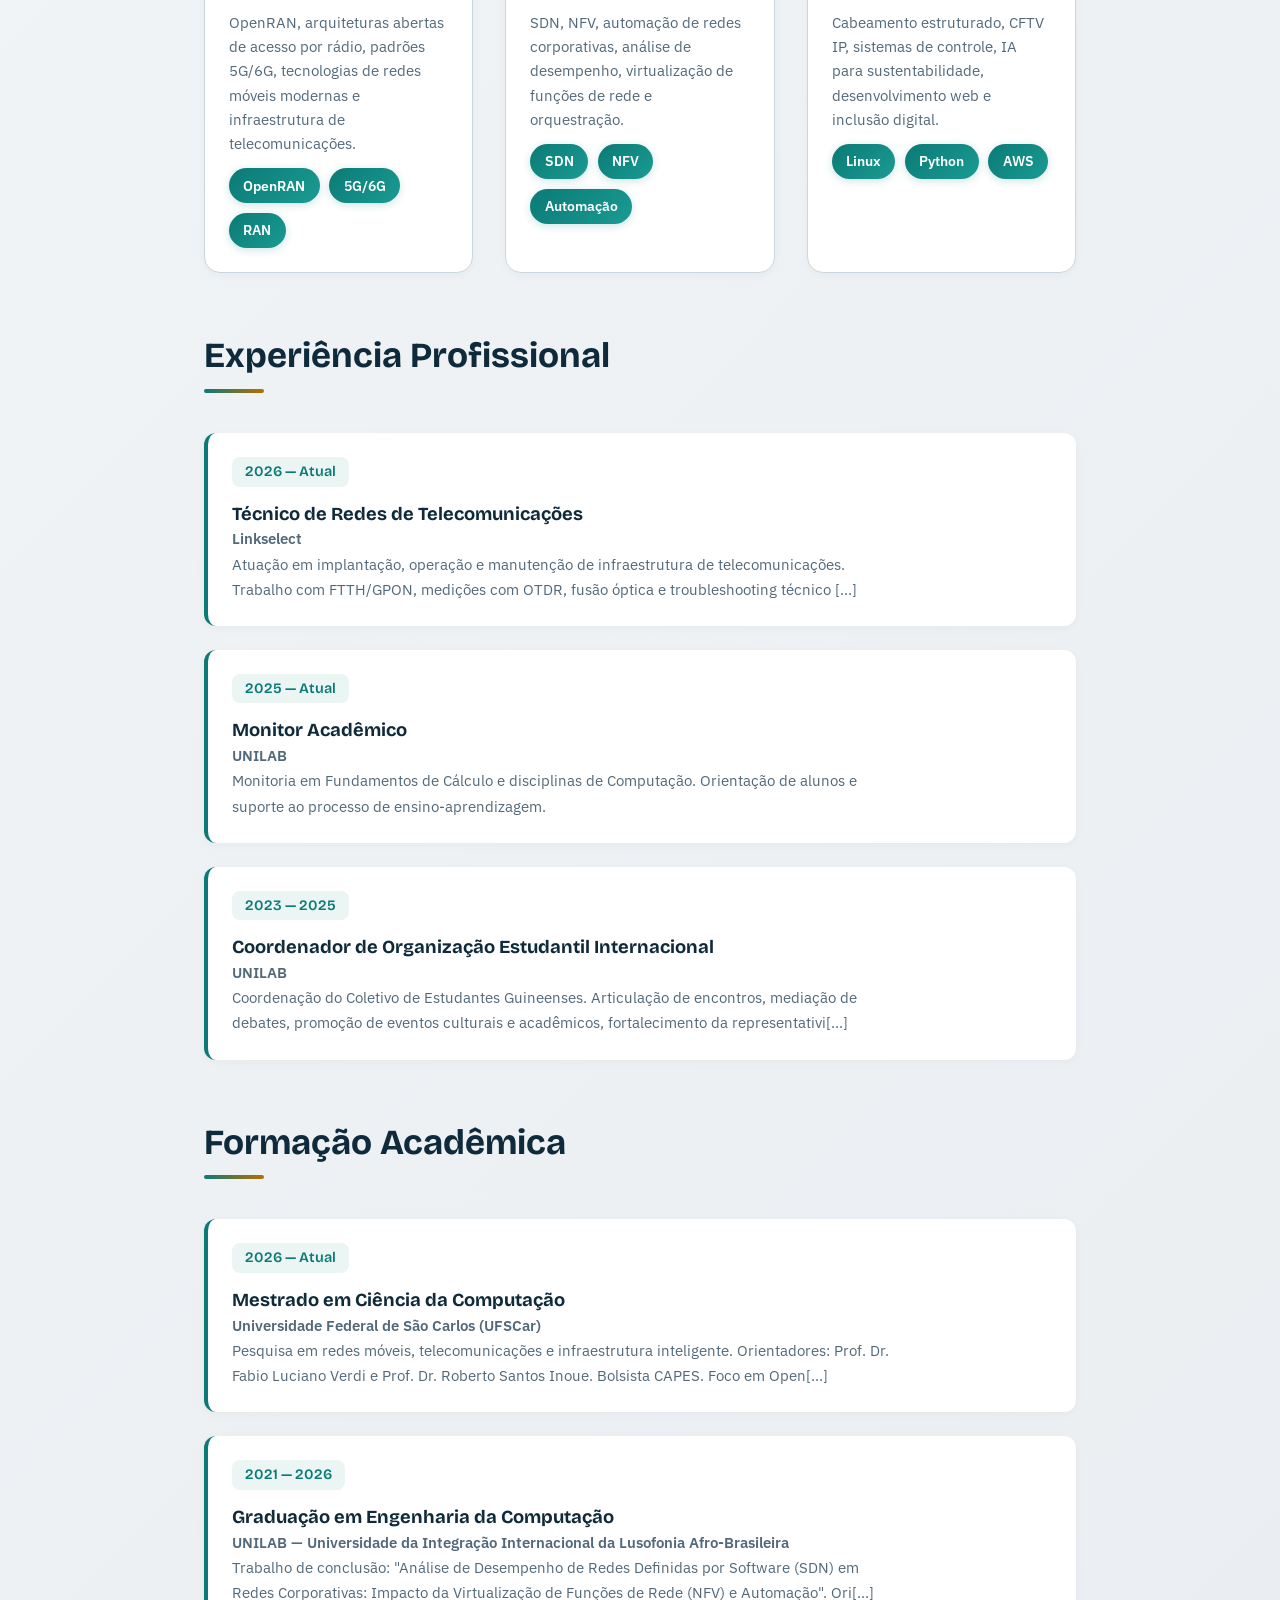
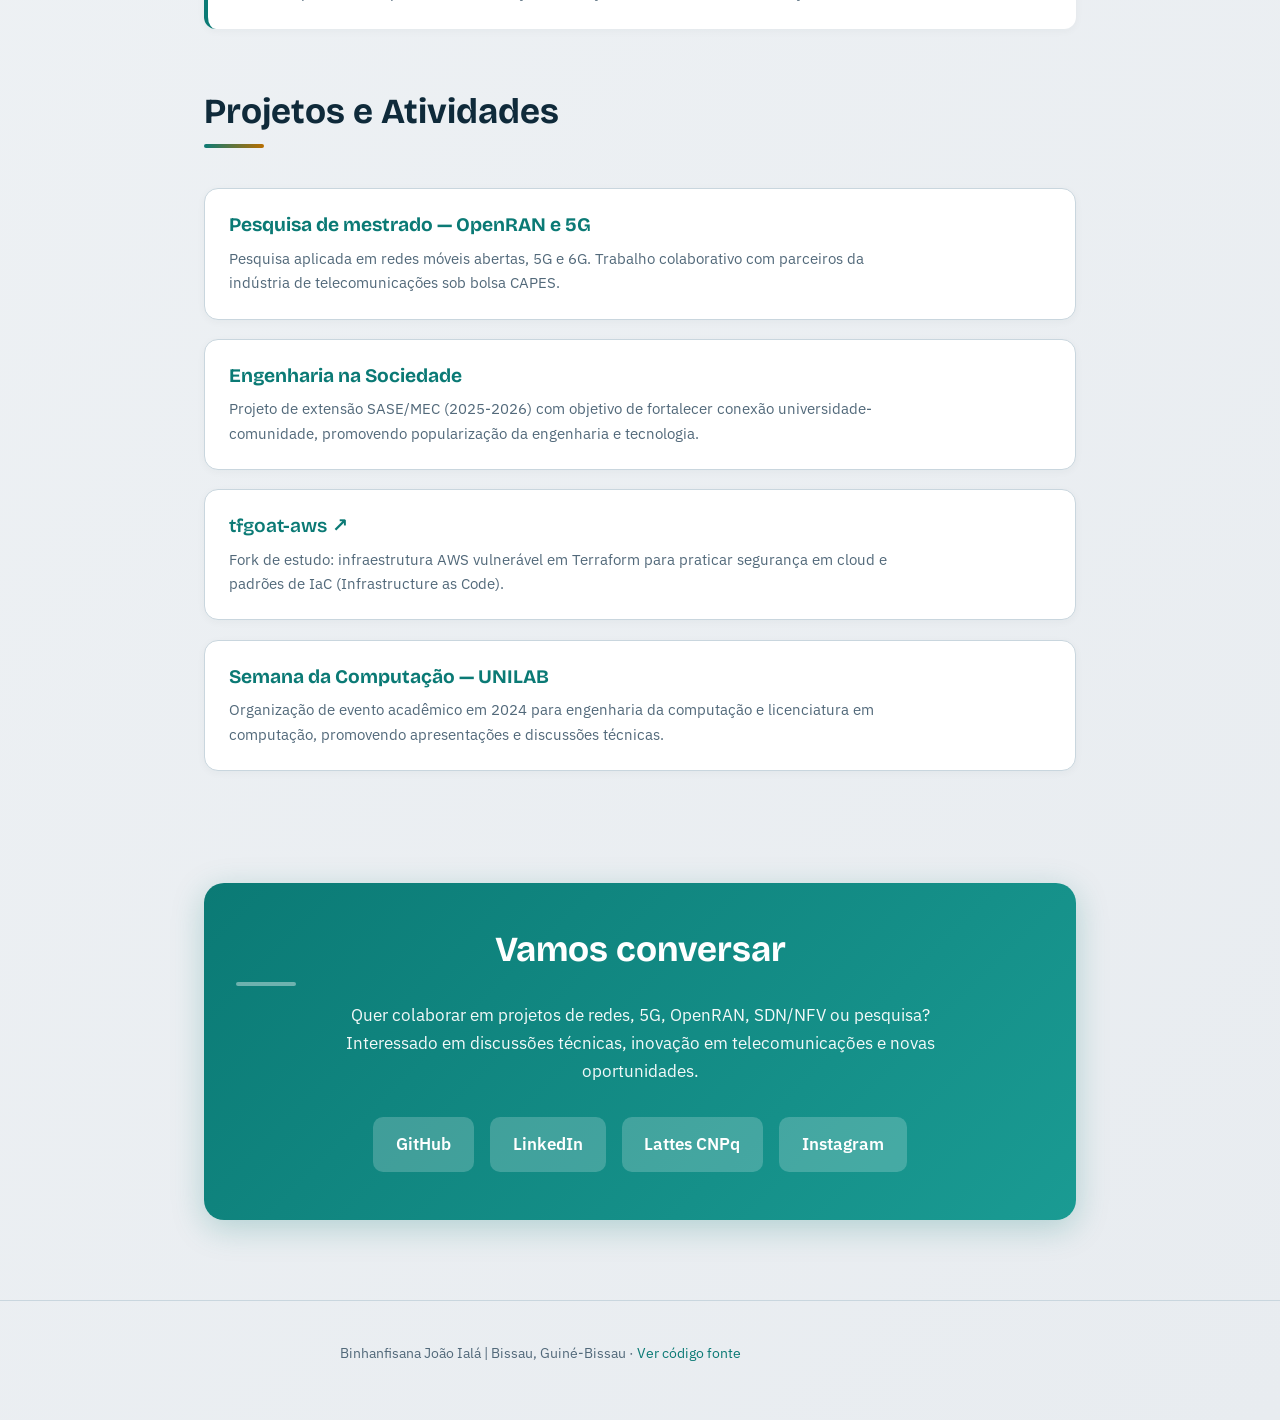
==== commit 533ed8a6: "Aumentar margem da imagem de perfil" ====
--- a/index.html
+++ b/index.html
@@ -4,7 +4,7 @@
   <meta charset="utf-8">
   <meta name="viewport" content="width=device-width, initial-scale=1">
   <title>Binhanfisana João Ialá | Redes, OpenRAN e 5G — Portfolio Profissional</title>
-  <meta name="description" content="Mestrando em Ciência da Computação na UFSCar, pesquisando OpenRAN e 5G, com especialização em redes definidas por software (SDN), NFV e automação em redes corporativas.">
+  <meta name="description" content="Mestrando em Ciência da Computação na UFSCar, pesquisando OpenRAN e 5G, com especialização em redes definidas por software (SDN), NFV e automação em redes[...]
   <meta name="theme-color" content="#0b7a75">
   <meta property="og:title" content="Binhanfisana João Ialá | Redes, OpenRAN e 5G">
   <meta property="og:description" content="Pesquisador em redes móveis abertas, 5G/6G e infraestrutura de telecomunicações. Desenvolvedor com foco em SDN, NFV e automação de redes.">
@@ -94,6 +94,7 @@
       position: relative;
       width: 70px;
       height: 70px;
+      margin-bottom: 0.8rem;
     }
 
     .profile-image {
@@ -641,7 +642,7 @@
       <div class="hero-content">
         <h1>Binhanfisana João Ialá</h1>
         <p class="subtitle">Bissau, Guiné-Bissau | Pesquisador em Redes e Infraestrutura</p>
-        <p class="lead">Mestrando em Ciência da Computação na UFSCar. Especialista em redes definidas por software (SDN), NFV e automação. Pesquiso OpenRAN e 5G/6G com foco em desempenho de redes corporativas.</p>
+        <p class="lead">Mestrando em Ciência da Computação na UFSCar. Especialista em redes definidas por software (SDN), NFV e automação. Pesquiso OpenRAN e 5G/6G com foco em desempenho de [...]
         <div class="cta-group">
           <a href="#contato" class="btn btn-primary">Vamos conversar</a>
           <a href="https://github.com/Binhanfisana" target="_blank" rel="noreferrer" class="btn btn-secondary">Ver GitHub</a>
@@ -667,9 +668,9 @@
 
     <section id="sobre">
       <h2>Sobre</h2>
-      <p>Sou Binhanfisana João Ialá, originário de Bissau, Guiné-Bissau. Formado em Engenharia da Computação pela UNILAB com pesquisa de conclusão sobre análise de desempenho de redes definidas por software (SDN) em redes corporativas, considerando impactos da virtualização de funções de rede (NFV) e automação.</p>
-      <p>Atualmente sou mestrando em Ciência da Computação pela UFSCar, orientado por Prof. Dr. Fabio Luciano Verdi e coorientado por Prof. Dr. Roberto Santos Inoue. Minha pesquisa aborda redes móveis abertas (OpenRAN), 5G e 6G e infraestrutura inteligente em colaboração com parceiros da indústria de telecomunicações.</p>
-      <p>Tenho experiência prática como Técnico de Redes de Telecomunicações na Linkselect, além de atuação em projetos de extensão, monitoria acadêmica e organização estudantil internacional.</p>
+      <p>Sou Binhanfisana João Ialá, originário de Bissau, Guiné-Bissau. Formado em Engenharia da Computação pela UNILAB com pesquisa de conclusão sobre análise de desempenho de redes def[...]
+      <p>Atualmente sou mestrando em Ciência da Computação pela UFSCar, orientado por Prof. Dr. Fabio Luciano Verdi e coorientado por Prof. Dr. Roberto Santos Inoue. Minha pesquisa aborda rede[...]
+      <p>Tenho experiência prática como Técnico de Redes de Telecomunicações na Linkselect, além de atuação em projetos de extensão, monitoria acadêmica e organização estudantil inter[...]
     </section>
 
     <section id="areas">
@@ -713,7 +714,7 @@
           <span class="period">2026 — Atual</span>
           <h3>Técnico de Redes de Telecomunicações</h3>
           <p class="timeline-company">Linkselect</p>
-          <p>Atuação em implantação, operação e manutenção de infraestrutura de telecomunicações. Trabalho com FTTH/GPON, medições com OTDR, fusão óptica e troubleshooting técnico em redes.</p>
+          <p>Atuação em implantação, operação e manutenção de infraestrutura de telecomunicações. Trabalho com FTTH/GPON, medições com OTDR, fusão óptica e troubleshooting técnico [...]
         </div>
         <div class="timeline-item">
           <span class="period">2025 — Atual</span>
@@ -725,7 +726,7 @@
           <span class="period">2023 — 2025</span>
           <h3>Coordenador de Organização Estudantil Internacional</h3>
           <p class="timeline-company">UNILAB</p>
-          <p>Coordenação do Coletivo de Estudantes Guineenses. Articulação de encontros, mediação de debates, promoção de eventos culturais e acadêmicos, fortalecimento da representatividade estudantil.</p>
+          <p>Coordenação do Coletivo de Estudantes Guineenses. Articulação de encontros, mediação de debates, promoção de eventos culturais e acadêmicos, fortalecimento da representativi[...]
         </div>
       </div>
     </section>
@@ -737,13 +738,13 @@
           <span class="period">2026 — Atual</span>
           <h3>Mestrado em Ciência da Computação</h3>
           <p class="timeline-company">Universidade Federal de São Carlos (UFSCar)</p>
-          <p>Pesquisa em redes móveis, telecomunicações e infraestrutura inteligente. Orientadores: Prof. Dr. Fabio Luciano Verdi e Prof. Dr. Roberto Santos Inoue. Bolsista CAPES. Foco em OpenRAN, 5G e arquiteturas abertas.</p>
+          <p>Pesquisa em redes móveis, telecomunicações e infraestrutura inteligente. Orientadores: Prof. Dr. Fabio Luciano Verdi e Prof. Dr. Roberto Santos Inoue. Bolsista CAPES. Foco em Open[...]
         </div>
         <div class="timeline-item">
           <span class="period">2021 — 2026</span>
           <h3>Graduação em Engenharia da Computação</h3>
           <p class="timeline-company">UNILAB — Universidade da Integração Internacional da Lusofonia Afro-Brasileira</p>
-          <p>Trabalho de conclusão: "Análise de Desempenho de Redes Definidas por Software (SDN) em Redes Corporativas: Impacto da Virtualização de Funções de Rede (NFV) e Automação". Orientador: Prof. Dr. Sabi Yari Moïse Bandiri. Bolsista UNILAB.</p>
+          <p>Trabalho de conclusão: "Análise de Desempenho de Redes Definidas por Software (SDN) em Redes Corporativas: Impacto da Virtualização de Funções de Rede (NFV) e Automação". Ori[...]
         </div>
       </div>
     </section>
@@ -775,7 +776,7 @@
           <div class="project-header">
             <h3 class="project-title">Semana da Computação — UNILAB</h3>
           </div>
-          <p class="project-desc">Organização de evento acadêmico em 2024 para engenharia da computação e licenciatura em computação, promovendo apresentações e discussões técnicas.</p>
+          <p class="project-desc">Organização de evento acadêmico em 2024 para engenharia da computação e licenciatura em computação, promovendo apresentações e discussões técnicas.</p[...]
         </li>
       </ul>
     </section>
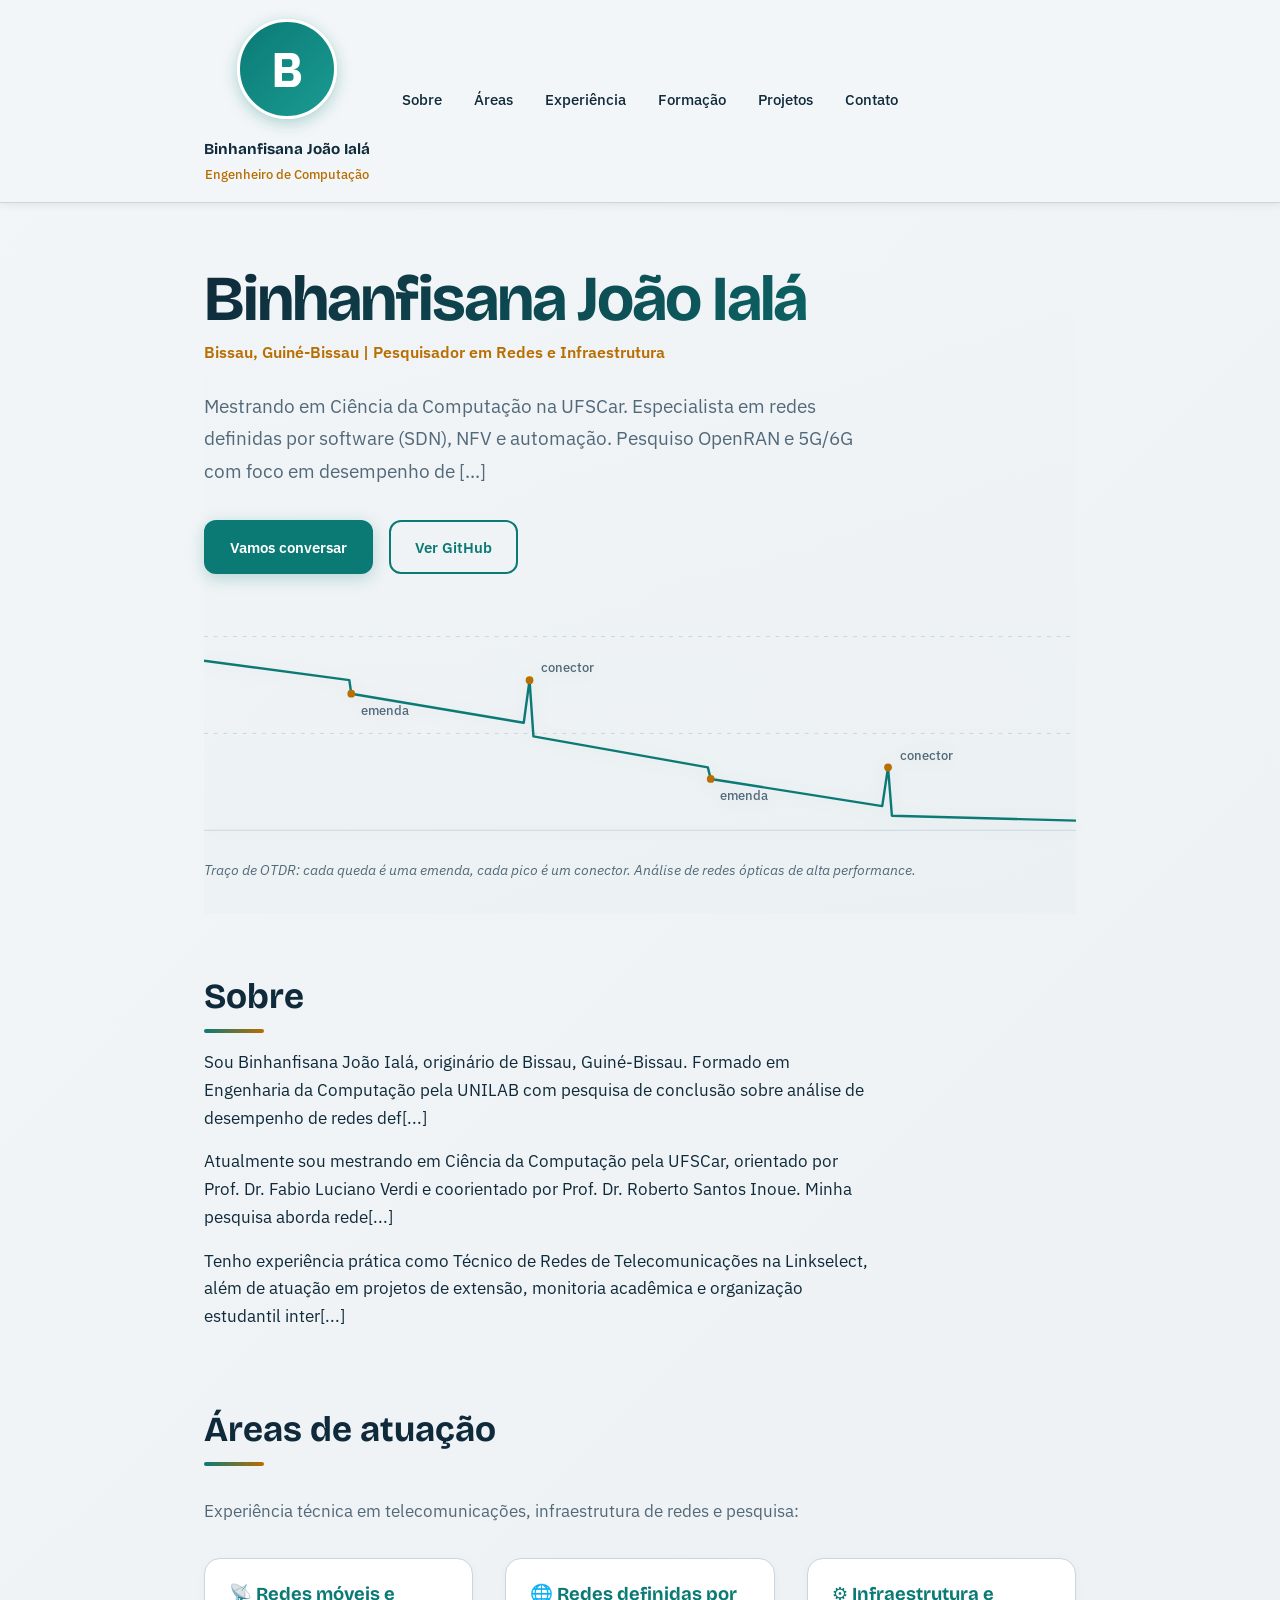
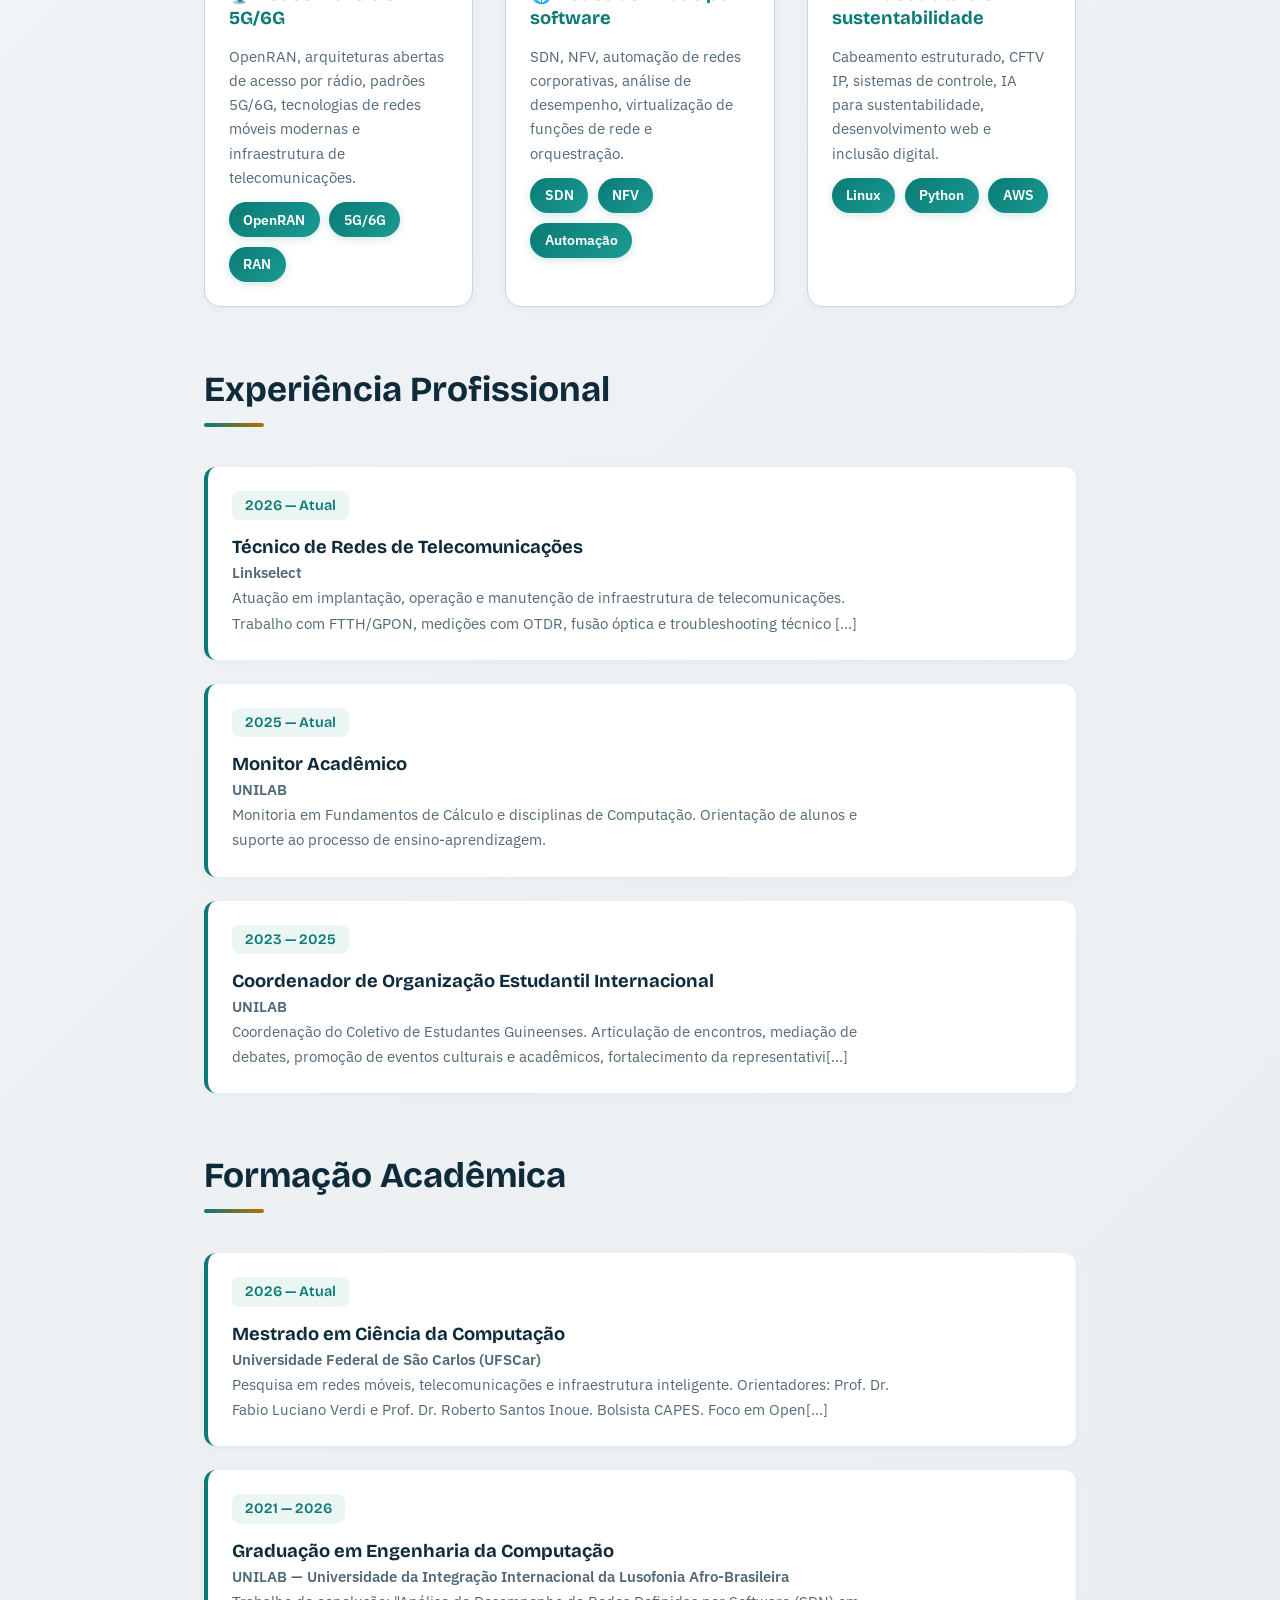
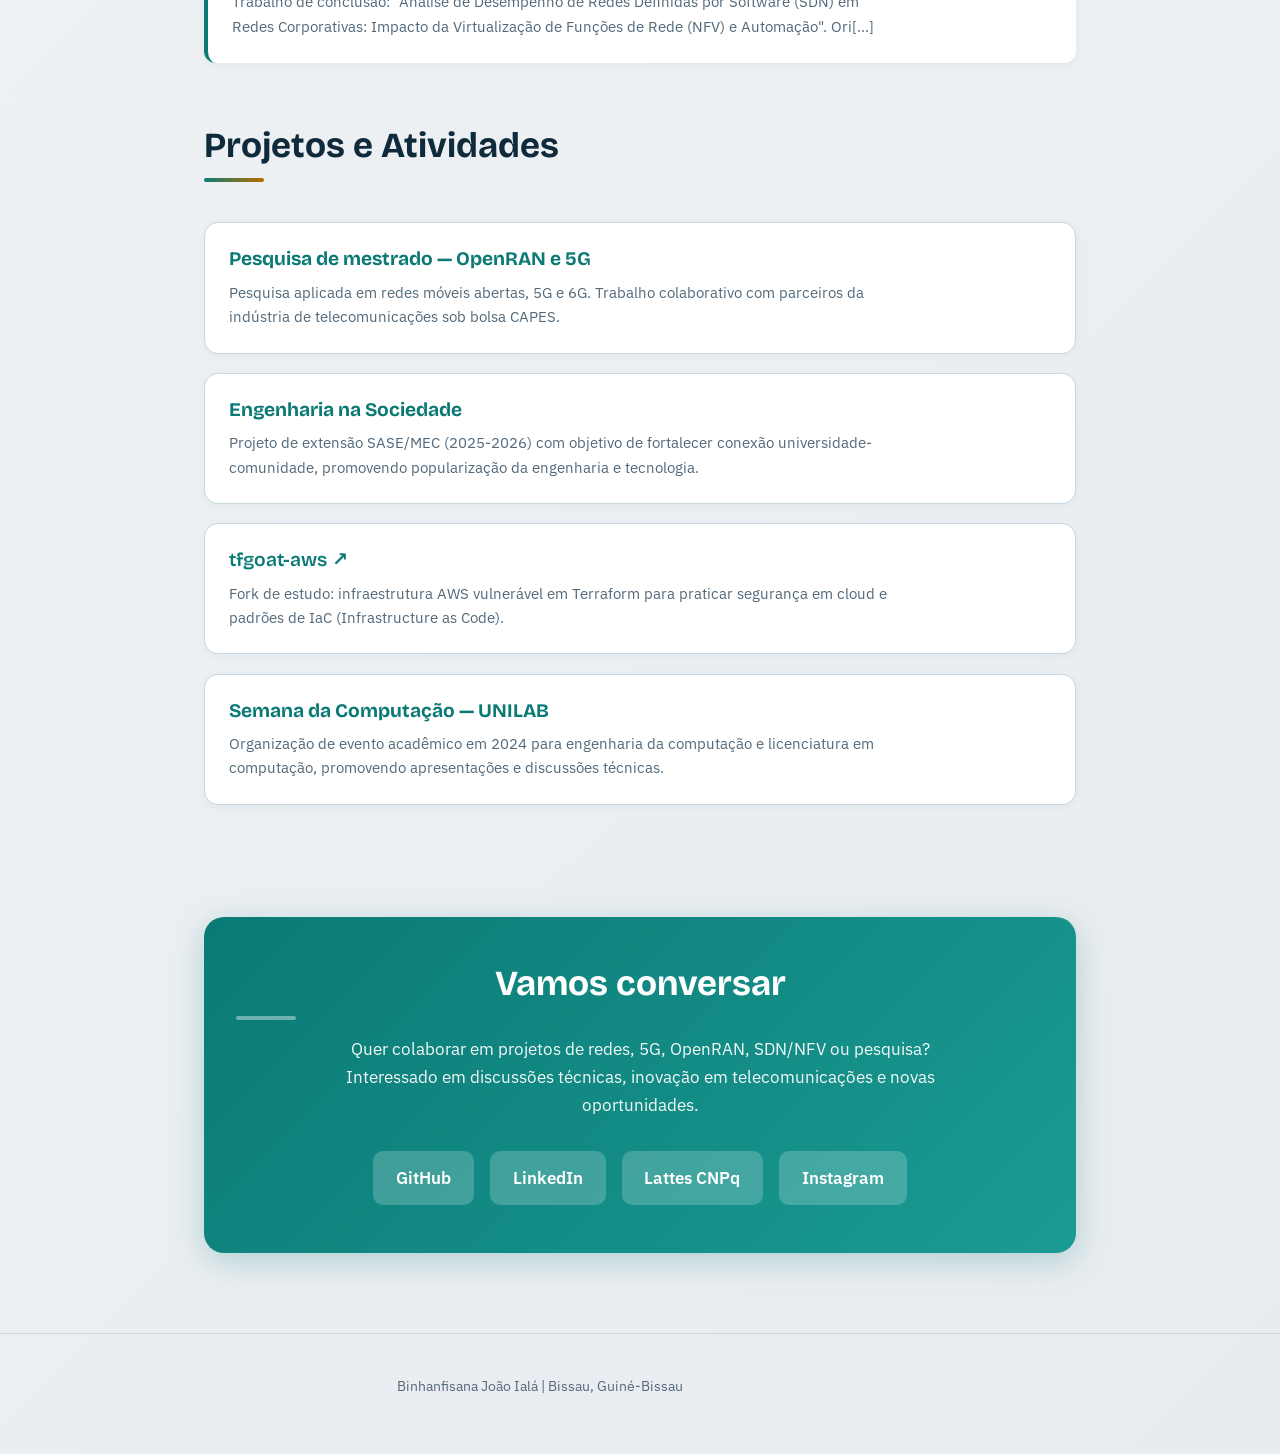
==== commit e26b747f: "Aumentar imagem de perfil, remover upload e link do código fonte" ====
--- a/index.html
+++ b/index.html
@@ -81,32 +81,26 @@
       flex-direction: column;
       align-items: center;
       gap: 0.5rem;
-      min-width: 120px;
-      cursor: pointer;
-      transition: transform 0.3s ease;
-    }
-
-    .profile-badge:hover {
-      transform: scale(1.05);
+      min-width: 140px;
     }
 
     .profile-image-container {
       position: relative;
-      width: 70px;
-      height: 70px;
+      width: 100px;
+      height: 100px;
       margin-bottom: 0.8rem;
     }
 
     .profile-image {
-      width: 70px;
-      height: 70px;
+      width: 100px;
+      height: 100px;
       border-radius: 50%;
       background: linear-gradient(135deg, var(--accent), var(--accent-light));
       display: flex;
       align-items: center;
       justify-content: center;
       color: white;
-      font-size: 32px;
+      font-size: 48px;
       font-weight: 700;
       box-shadow: 0 4px 16px rgba(11, 122, 117, 0.3);
       border: 3px solid white;
@@ -121,36 +115,8 @@
       border-radius: 50%;
     }
 
-    .profile-upload-hint {
-      position: absolute;
-      bottom: -2px;
-      right: -2px;
-      background: var(--spike);
-      width: 24px;
-      height: 24px;
-      border-radius: 50%;
-      display: flex;
-      align-items: center;
-      justify-content: center;
-      color: white;
-      font-size: 14px;
-      font-weight: 700;
-      border: 2px solid white;
-      opacity: 0;
-      transition: opacity 0.3s ease;
-      cursor: pointer;
-    }
-
-    .profile-badge:hover .profile-upload-hint {
-      opacity: 1;
-    }
-
-    #imageUpload {
-      display: none;
-    }
-
     .profile-name {
-      font: 700 0.85rem var(--head);
+      font: 700 0.95rem var(--head);
       color: var(--ink);
       text-align: center;
       margin: 0;
@@ -158,7 +124,7 @@
     }
 
     .profile-title {
-      font: 500 0.75rem var(--body);
+      font: 500 0.8rem var(--body);
       color: var(--spike);
       text-align: center;
       margin: 0;
@@ -570,22 +536,22 @@
       }
 
       .profile-image {
-        width: 60px;
-        height: 60px;
-        font-size: 28px;
+        width: 85px;
+        height: 85px;
+        font-size: 40px;
       }
 
       .profile-image-container {
-        width: 60px;
-        height: 60px;
+        width: 85px;
+        height: 85px;
       }
 
       .profile-name {
-        font-size: 0.8rem;
+        font-size: 0.9rem;
       }
 
       .profile-title {
-        font-size: 0.7rem;
+        font-size: 0.75rem;
       }
 
       nav {
@@ -609,6 +575,17 @@
       h2 { font-size: 1.5rem; }
       nav { gap: 1rem; font-size: 0.85rem; }
       .contact-box { padding: 2rem 1.5rem; }
+
+      .profile-image {
+        width: 70px;
+        height: 70px;
+        font-size: 32px;
+      }
+
+      .profile-image-container {
+        width: 70px;
+        height: 70px;
+      }
     }
   </style>
 </head>
@@ -616,15 +593,13 @@
   <header class="navbar">
     <div class="container">
       <div class="navbar-content">
-        <div class="profile-badge" onclick="document.getElementById('imageUpload').click();" title="Clique para alterar foto">
+        <div class="profile-badge">
           <div class="profile-image-container">
             <div class="profile-image" id="profileImage">B</div>
-            <div class="profile-upload-hint">+</div>
           </div>
           <p class="profile-name">Binhanfisana João Ialá</p>
           <p class="profile-title">Engenheiro de Computação</p>
         </div>
-        <input type="file" id="imageUpload" accept="image/*" />
         <nav aria-label="Navegação principal">
           <a href="#sobre">Sobre</a>
           <a href="#areas">Áreas</a>
@@ -797,43 +772,8 @@
 
   <footer>
     <div class="container">
-      <p>Binhanfisana João Ialá | Bissau, Guiné-Bissau · <a href="https://github.com/Binhanfisana/Binhanfisana.github.io" target="_blank" rel="noreferrer">Ver código fonte</a></p>
+      <p>Binhanfisana João Ialá | Bissau, Guiné-Bissau</p>
     </div>
   </footer>
-
-  <script>
-    // Upload de imagem no perfil
-    document.getElementById('imageUpload').addEventListener('change', function(e) {
-      const file = e.target.files[0];
-      if (file) {
-        const reader = new FileReader();
-        reader.onload = function(event) {
-          const img = document.createElement('img');
-          img.src = event.target.result;
-          
-          const profileImageDiv = document.getElementById('profileImage');
-          profileImageDiv.innerHTML = '';
-          profileImageDiv.appendChild(img);
-          
-          // Salvar a imagem no localStorage do navegador
-          localStorage.setItem('profileImage', event.target.result);
-        };
-        reader.readAsDataURL(file);
-      }
-    });
-
-    // Carregar imagem salva ao recarregar a página
-    window.addEventListener('load', function() {
-      const savedImage = localStorage.getItem('profileImage');
-      if (savedImage) {
-        const img = document.createElement('img');
-        img.src = savedImage;
-        
-        const profileImageDiv = document.getElementById('profileImage');
-        profileImageDiv.innerHTML = '';
-        profileImageDiv.appendChild(img);
-      }
-    });
-  </script>
 </body>
 </html>
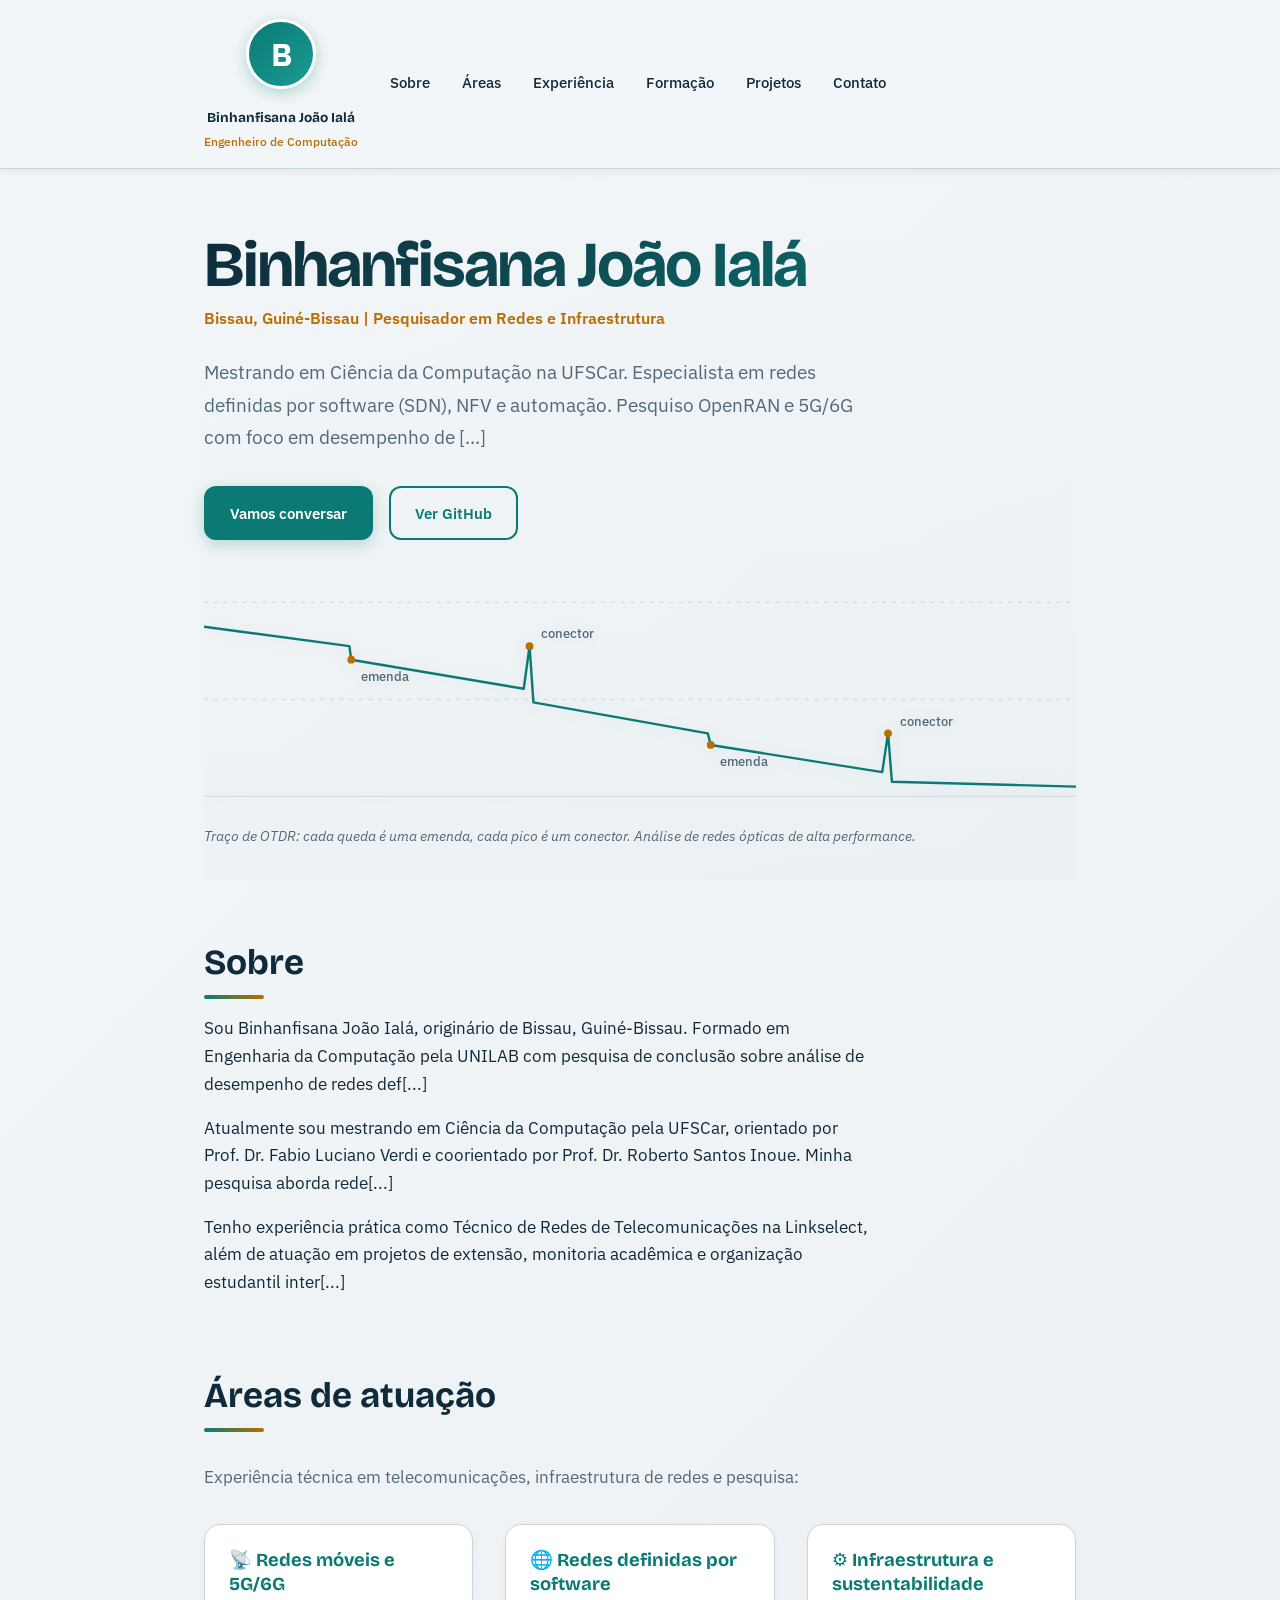
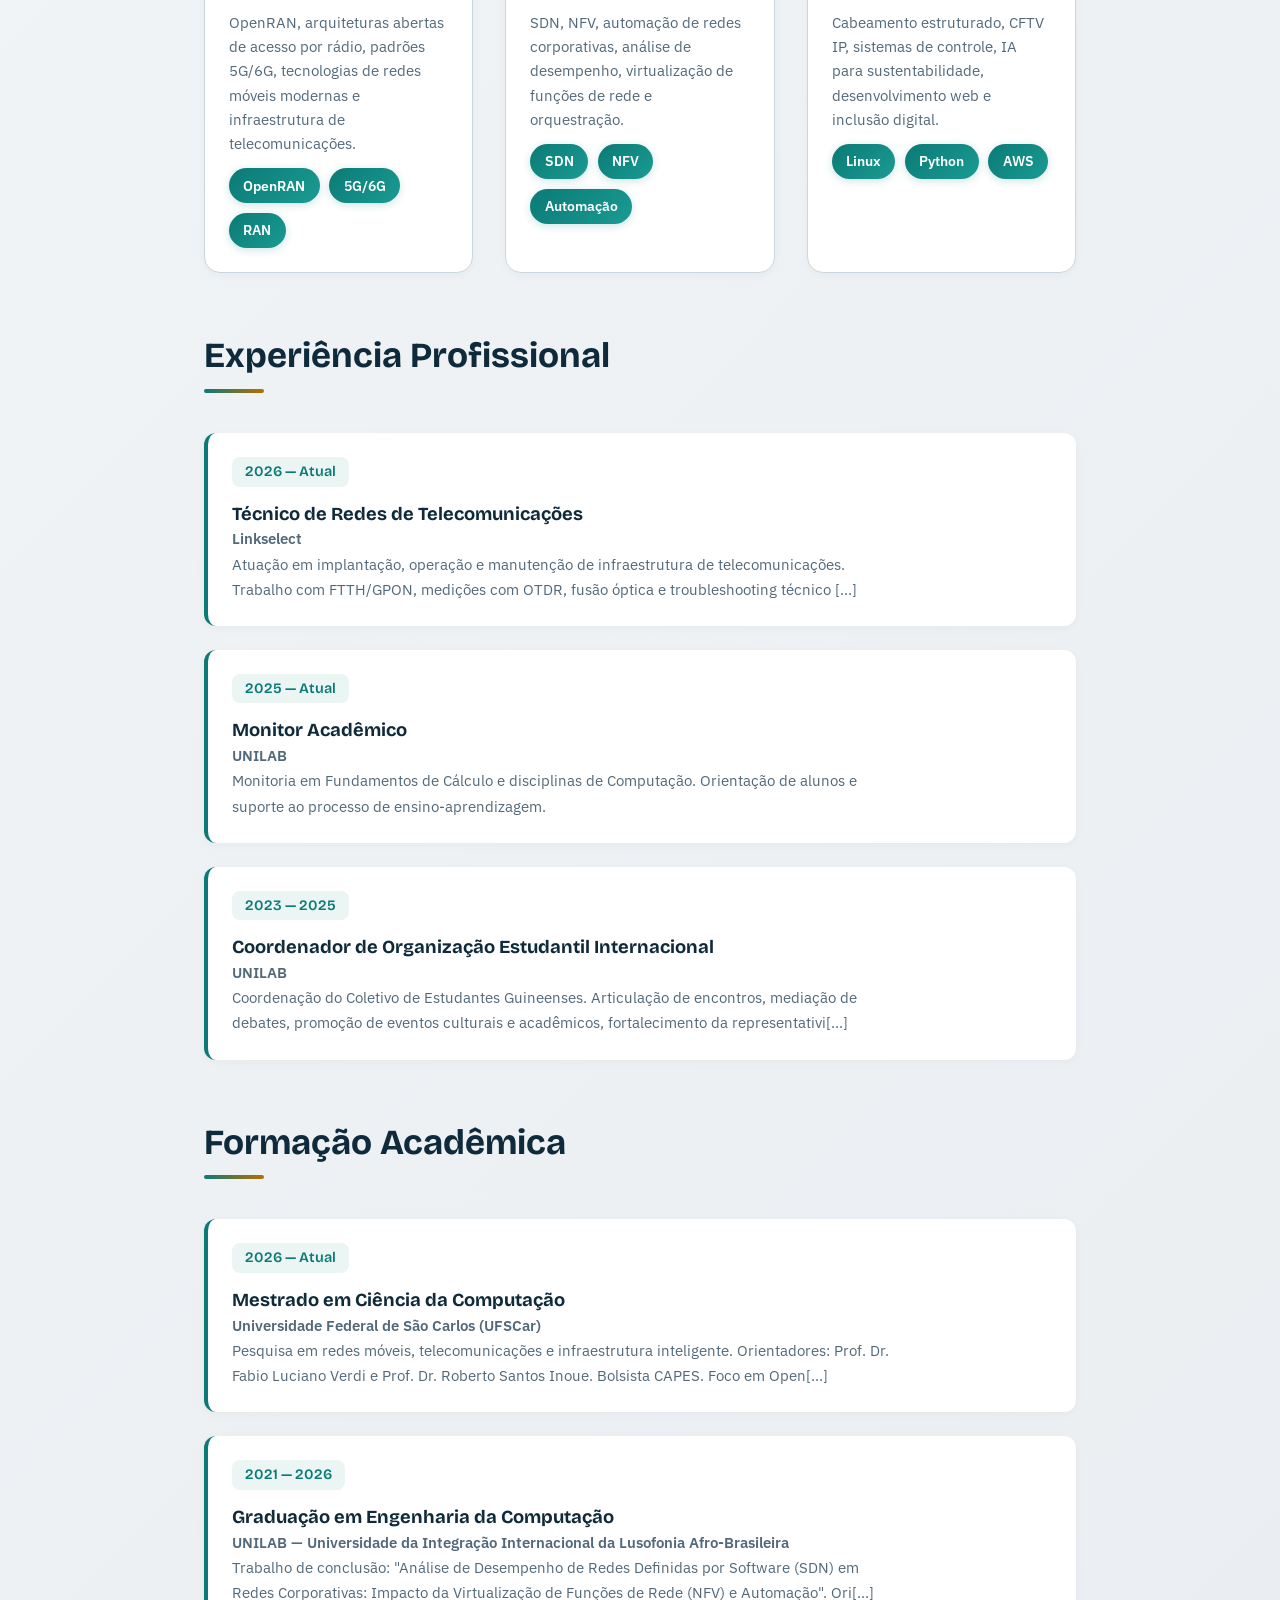
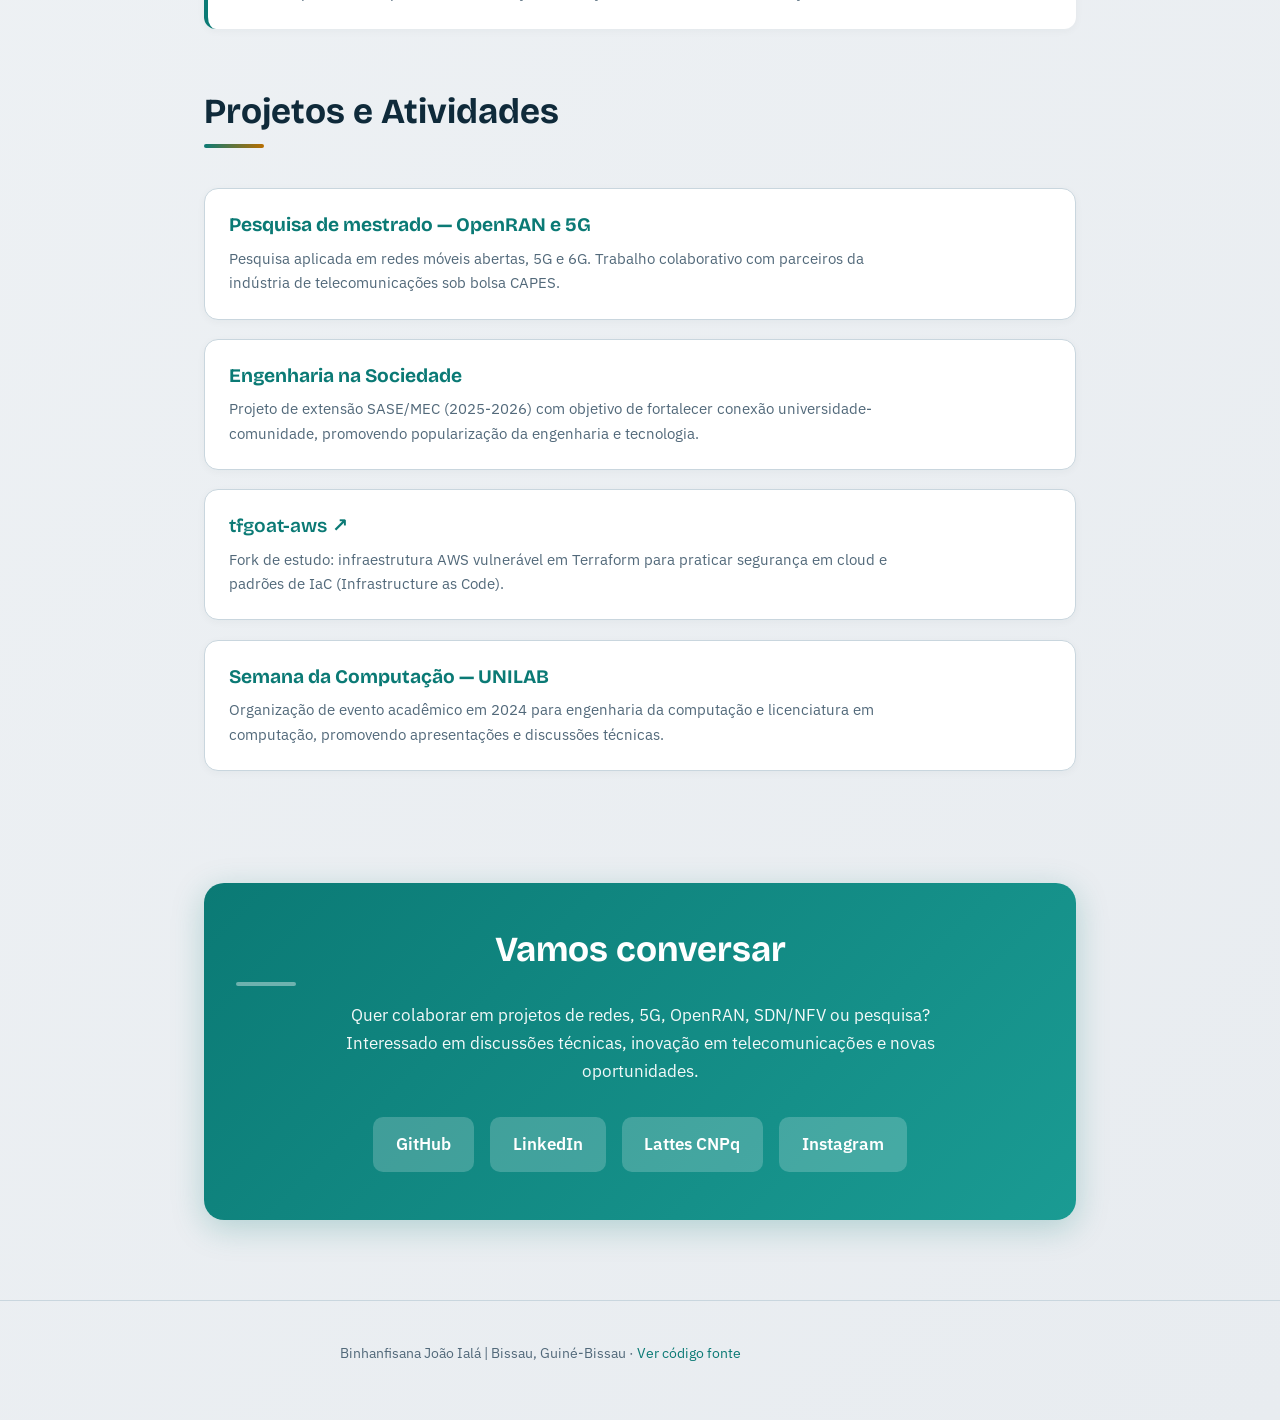
==== commit 76d73a64: "Voltar para a versão anterior do portfólio" ====
--- a/index.html
+++ b/index.html
@@ -81,26 +81,32 @@
       flex-direction: column;
       align-items: center;
       gap: 0.5rem;
-      min-width: 140px;
+      min-width: 120px;
+      cursor: pointer;
+      transition: transform 0.3s ease;
+    }
+
+    .profile-badge:hover {
+      transform: scale(1.05);
     }
 
     .profile-image-container {
       position: relative;
-      width: 100px;
-      height: 100px;
+      width: 70px;
+      height: 70px;
       margin-bottom: 0.8rem;
     }
 
     .profile-image {
-      width: 100px;
-      height: 100px;
+      width: 70px;
+      height: 70px;
       border-radius: 50%;
       background: linear-gradient(135deg, var(--accent), var(--accent-light));
       display: flex;
       align-items: center;
       justify-content: center;
       color: white;
-      font-size: 48px;
+      font-size: 32px;
       font-weight: 700;
       box-shadow: 0 4px 16px rgba(11, 122, 117, 0.3);
       border: 3px solid white;
@@ -115,8 +121,36 @@
       border-radius: 50%;
     }
 
+    .profile-upload-hint {
+      position: absolute;
+      bottom: -2px;
+      right: -2px;
+      background: var(--spike);
+      width: 24px;
+      height: 24px;
+      border-radius: 50%;
+      display: flex;
+      align-items: center;
+      justify-content: center;
+      color: white;
+      font-size: 14px;
+      font-weight: 700;
+      border: 2px solid white;
+      opacity: 0;
+      transition: opacity 0.3s ease;
+      cursor: pointer;
+    }
+
+    .profile-badge:hover .profile-upload-hint {
+      opacity: 1;
+    }
+
+    #imageUpload {
+      display: none;
+    }
+
     .profile-name {
-      font: 700 0.95rem var(--head);
+      font: 700 0.85rem var(--head);
       color: var(--ink);
       text-align: center;
       margin: 0;
@@ -124,7 +158,7 @@
     }
 
     .profile-title {
-      font: 500 0.8rem var(--body);
+      font: 500 0.75rem var(--body);
       color: var(--spike);
       text-align: center;
       margin: 0;
@@ -536,22 +570,22 @@
       }
 
       .profile-image {
-        width: 85px;
-        height: 85px;
-        font-size: 40px;
+        width: 60px;
+        height: 60px;
+        font-size: 28px;
       }
 
       .profile-image-container {
-        width: 85px;
-        height: 85px;
+        width: 60px;
+        height: 60px;
       }
 
       .profile-name {
-        font-size: 0.9rem;
+        font-size: 0.8rem;
       }
 
       .profile-title {
-        font-size: 0.75rem;
+        font-size: 0.7rem;
       }
 
       nav {
@@ -575,17 +609,6 @@
       h2 { font-size: 1.5rem; }
       nav { gap: 1rem; font-size: 0.85rem; }
       .contact-box { padding: 2rem 1.5rem; }
-
-      .profile-image {
-        width: 70px;
-        height: 70px;
-        font-size: 32px;
-      }
-
-      .profile-image-container {
-        width: 70px;
-        height: 70px;
-      }
     }
   </style>
 </head>
@@ -593,13 +616,15 @@
   <header class="navbar">
     <div class="container">
       <div class="navbar-content">
-        <div class="profile-badge">
+        <div class="profile-badge" onclick="document.getElementById('imageUpload').click();" title="Clique para alterar foto">
           <div class="profile-image-container">
             <div class="profile-image" id="profileImage">B</div>
+            <div class="profile-upload-hint">+</div>
           </div>
           <p class="profile-name">Binhanfisana João Ialá</p>
           <p class="profile-title">Engenheiro de Computação</p>
         </div>
+        <input type="file" id="imageUpload" accept="image/*" />
         <nav aria-label="Navegação principal">
           <a href="#sobre">Sobre</a>
           <a href="#areas">Áreas</a>
@@ -772,8 +797,43 @@
 
   <footer>
     <div class="container">
-      <p>Binhanfisana João Ialá | Bissau, Guiné-Bissau</p>
+      <p>Binhanfisana João Ialá | Bissau, Guiné-Bissau · <a href="https://github.com/Binhanfisana/Binhanfisana.github.io" target="_blank" rel="noreferrer">Ver código fonte</a></p>
     </div>
   </footer>
+
+  <script>
+    // Upload de imagem no perfil
+    document.getElementById('imageUpload').addEventListener('change', function(e) {
+      const file = e.target.files[0];
+      if (file) {
+        const reader = new FileReader();
+        reader.onload = function(event) {
+          const img = document.createElement('img');
+          img.src = event.target.result;
+          
+          const profileImageDiv = document.getElementById('profileImage');
+          profileImageDiv.innerHTML = '';
+          profileImageDiv.appendChild(img);
+          
+          // Salvar a imagem no localStorage do navegador
+          localStorage.setItem('profileImage', event.target.result);
+        };
+        reader.readAsDataURL(file);
+      }
+    });
+
+    // Carregar imagem salva ao recarregar a página
+    window.addEventListener('load', function() {
+      const savedImage = localStorage.getItem('profileImage');
+      if (savedImage) {
+        const img = document.createElement('img');
+        img.src = savedImage;
+        
+        const profileImageDiv = document.getElementById('profileImage');
+        profileImageDiv.innerHTML = '';
+        profileImageDiv.appendChild(img);
+      }
+    });
+  </script>
 </body>
 </html>
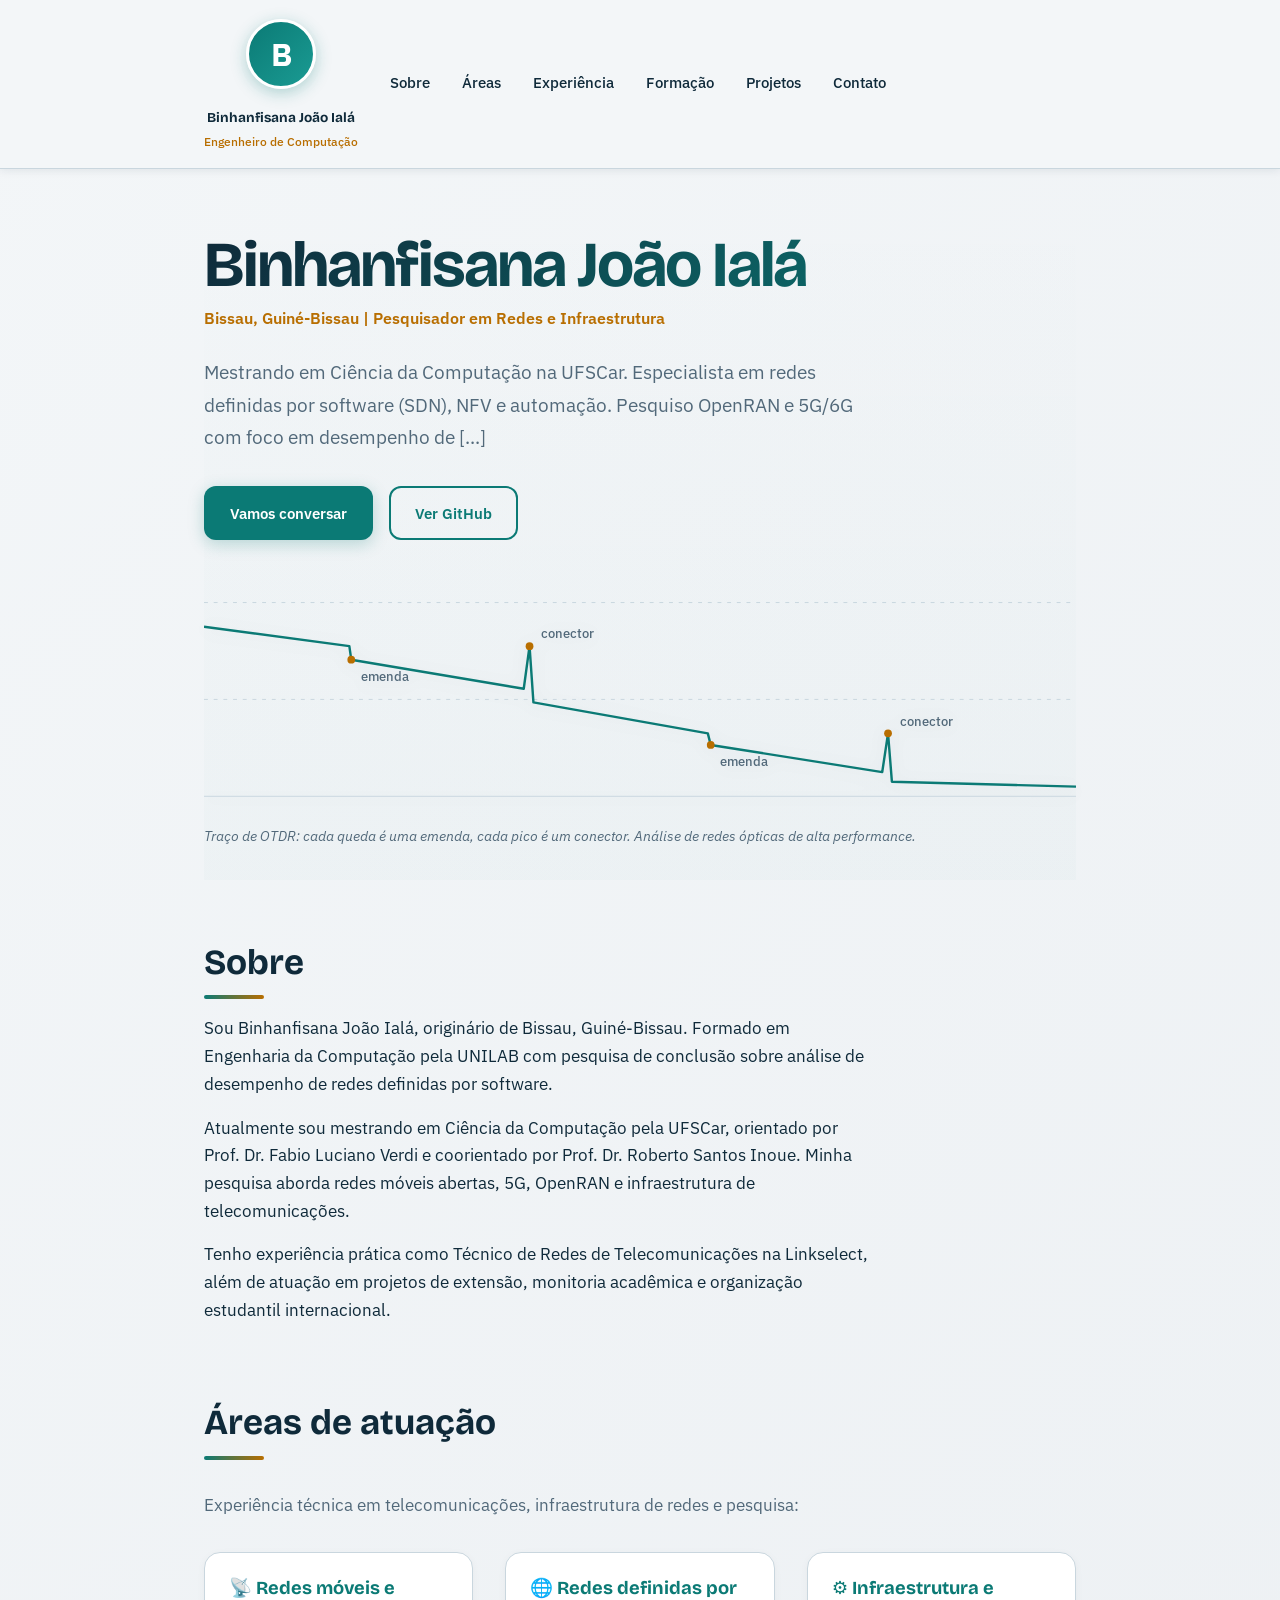
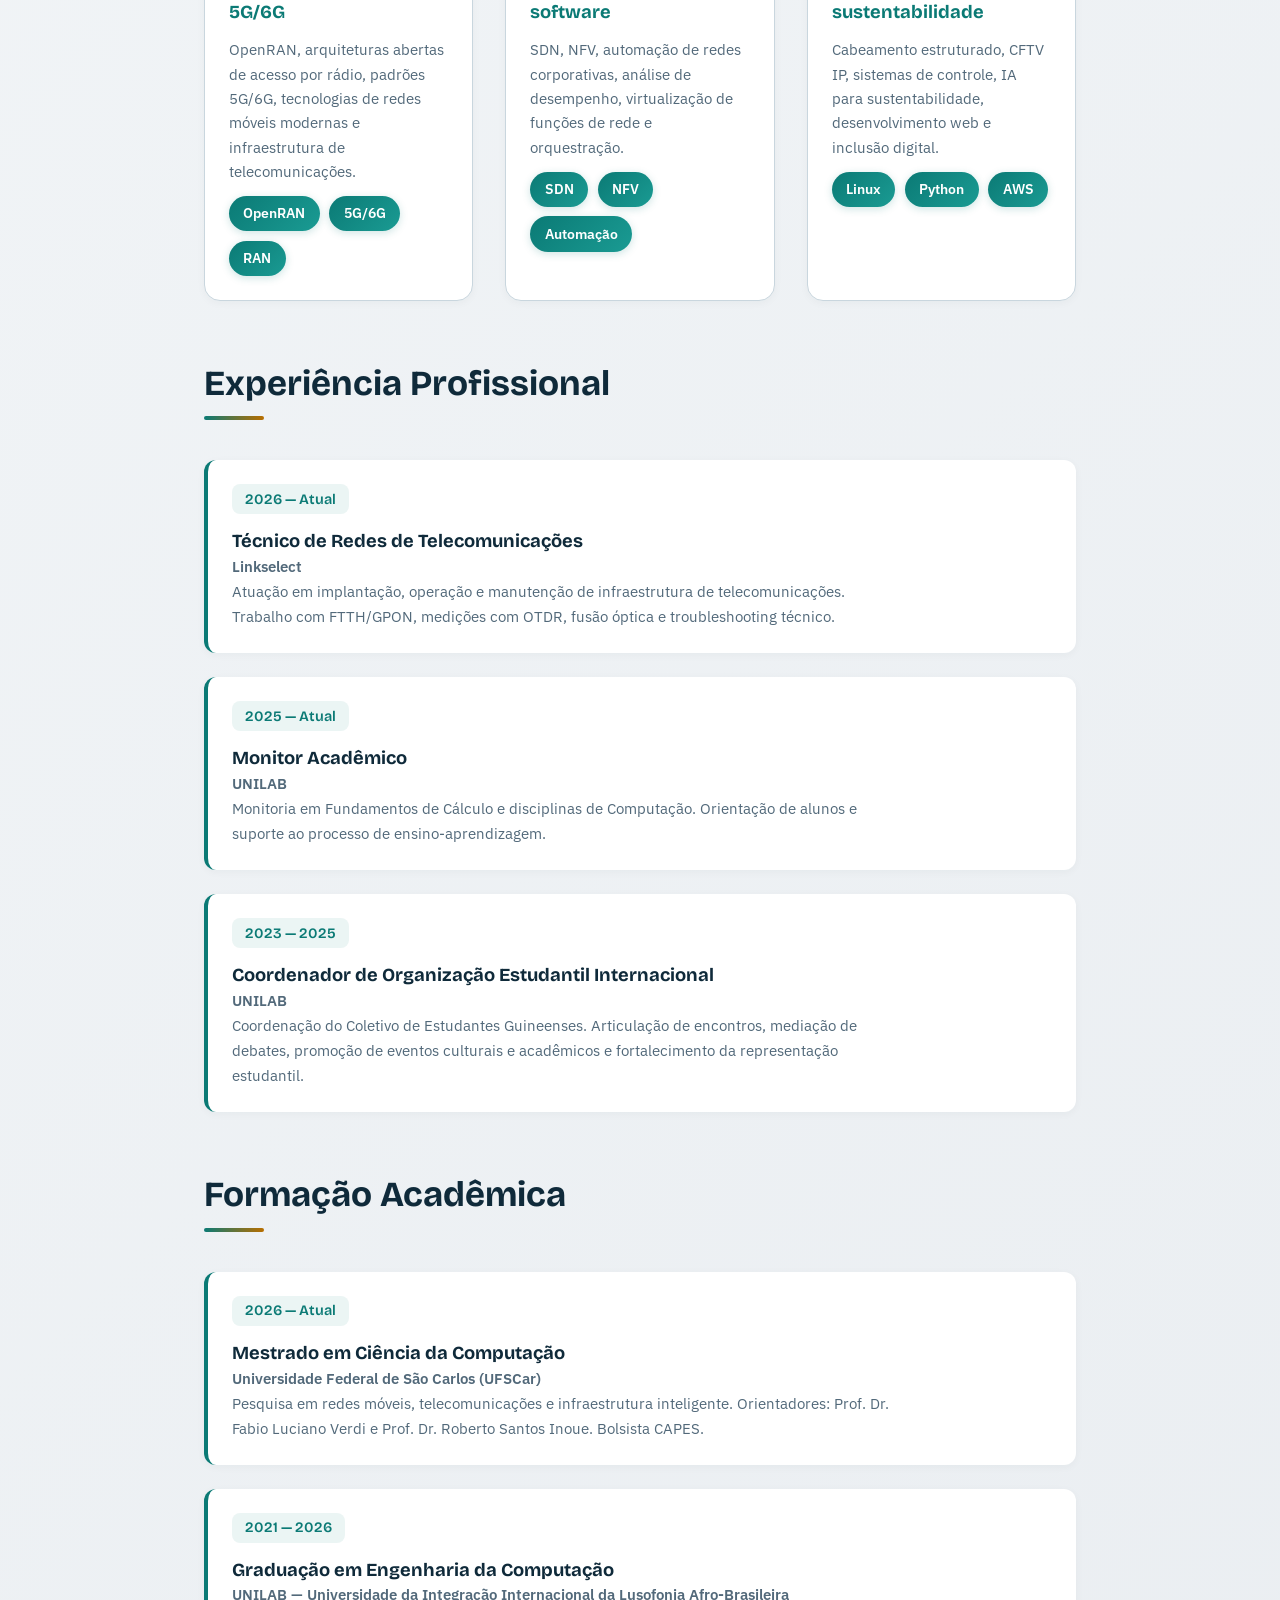
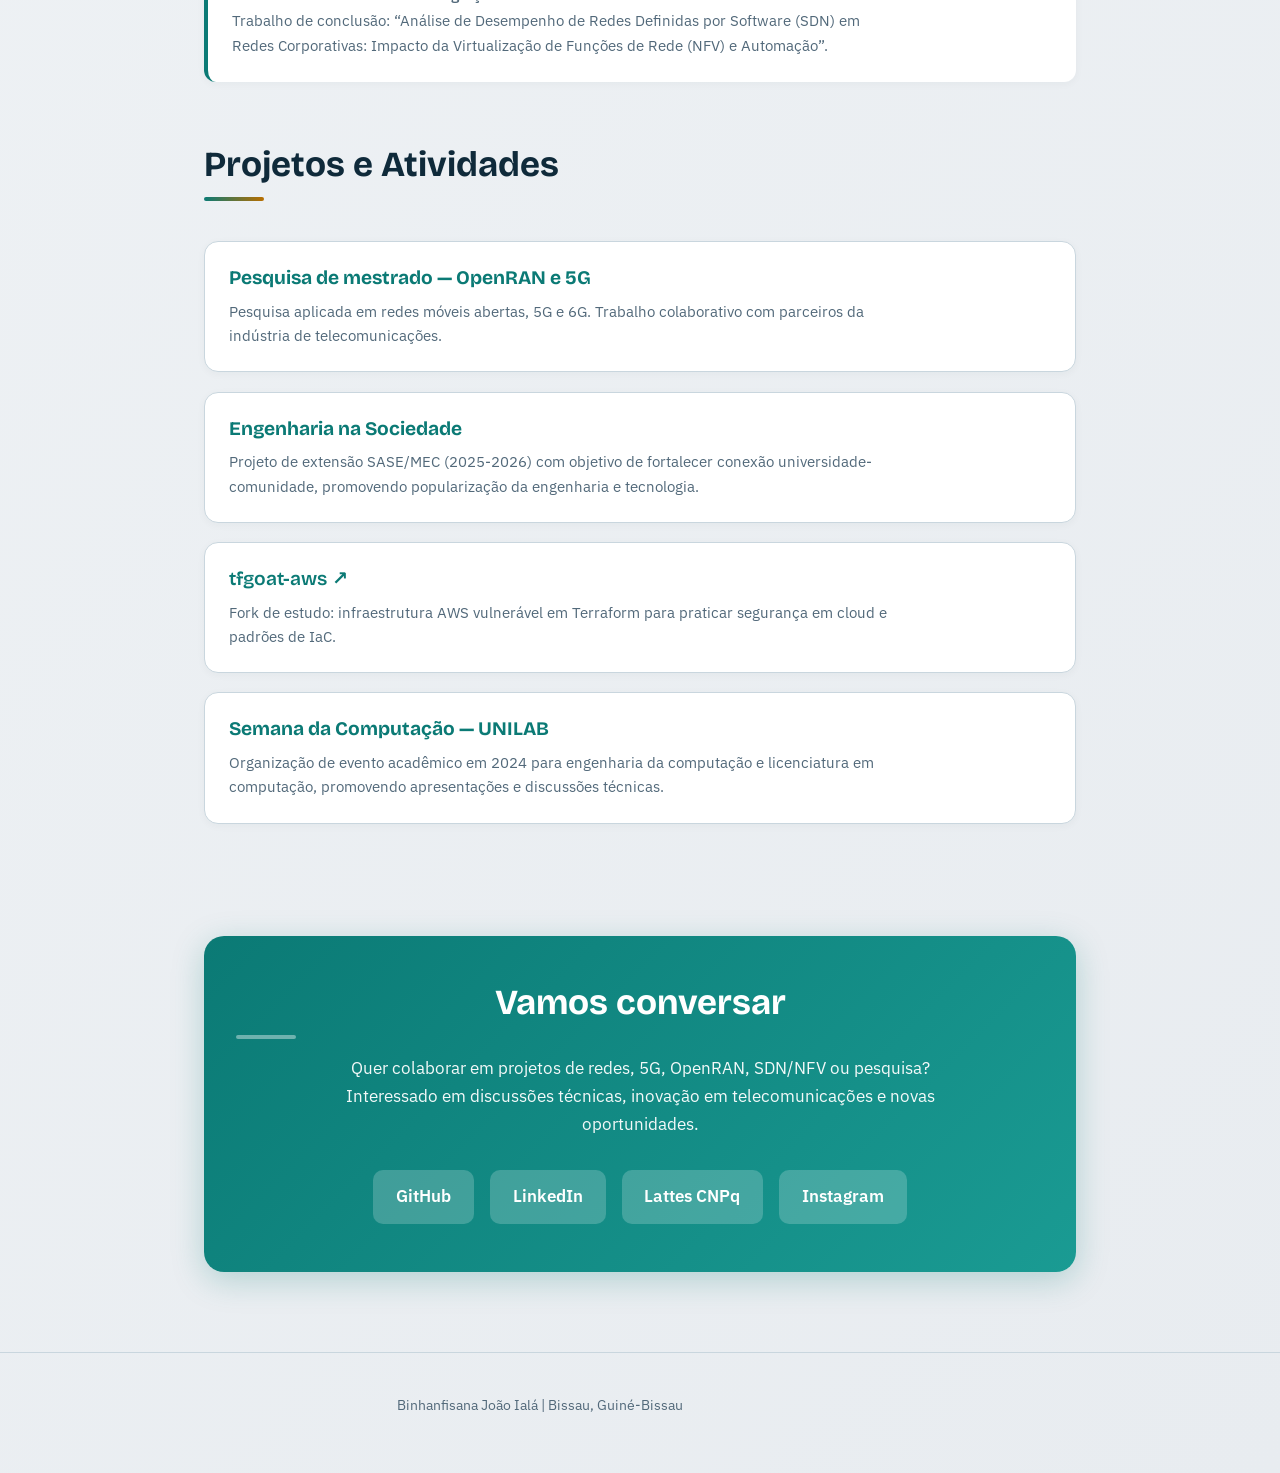
==== commit 6370f0f4: "Corrigir layout do portfólio: remover upload e manter versão estável com margem da imagem" ====
--- a/index.html
+++ b/index.html
@@ -82,12 +82,6 @@
       align-items: center;
       gap: 0.5rem;
       min-width: 120px;
-      cursor: pointer;
-      transition: transform 0.3s ease;
-    }
-
-    .profile-badge:hover {
-      transform: scale(1.05);
     }
 
     .profile-image-container {
@@ -121,34 +115,6 @@
       border-radius: 50%;
     }
 
-    .profile-upload-hint {
-      position: absolute;
-      bottom: -2px;
-      right: -2px;
-      background: var(--spike);
-      width: 24px;
-      height: 24px;
-      border-radius: 50%;
-      display: flex;
-      align-items: center;
-      justify-content: center;
-      color: white;
-      font-size: 14px;
-      font-weight: 700;
-      border: 2px solid white;
-      opacity: 0;
-      transition: opacity 0.3s ease;
-      cursor: pointer;
-    }
-
-    .profile-badge:hover .profile-upload-hint {
-      opacity: 1;
-    }
-
-    #imageUpload {
-      display: none;
-    }
-
     .profile-name {
       font: 700 0.85rem var(--head);
       color: var(--ink);
@@ -616,15 +582,13 @@
   <header class="navbar">
     <div class="container">
       <div class="navbar-content">
-        <div class="profile-badge" onclick="document.getElementById('imageUpload').click();" title="Clique para alterar foto">
+        <div class="profile-badge">
           <div class="profile-image-container">
             <div class="profile-image" id="profileImage">B</div>
-            <div class="profile-upload-hint">+</div>
           </div>
           <p class="profile-name">Binhanfisana João Ialá</p>
           <p class="profile-title">Engenheiro de Computação</p>
         </div>
-        <input type="file" id="imageUpload" accept="image/*" />
         <nav aria-label="Navegação principal">
           <a href="#sobre">Sobre</a>
           <a href="#areas">Áreas</a>
@@ -642,7 +606,7 @@
       <div class="hero-content">
         <h1>Binhanfisana João Ialá</h1>
         <p class="subtitle">Bissau, Guiné-Bissau | Pesquisador em Redes e Infraestrutura</p>
-        <p class="lead">Mestrando em Ciência da Computação na UFSCar. Especialista em redes definidas por software (SDN), NFV e automação. Pesquiso OpenRAN e 5G/6G com foco em desempenho de [...]
+        <p class="lead">Mestrando em Ciência da Computação na UFSCar. Especialista em redes definidas por software (SDN), NFV e automação. Pesquiso OpenRAN e 5G/6G com foco em desempenho de [...]</p>
         <div class="cta-group">
           <a href="#contato" class="btn btn-primary">Vamos conversar</a>
           <a href="https://github.com/Binhanfisana" target="_blank" rel="noreferrer" class="btn btn-secondary">Ver GitHub</a>
@@ -668,9 +632,9 @@
 
     <section id="sobre">
       <h2>Sobre</h2>
-      <p>Sou Binhanfisana João Ialá, originário de Bissau, Guiné-Bissau. Formado em Engenharia da Computação pela UNILAB com pesquisa de conclusão sobre análise de desempenho de redes def[...]
-      <p>Atualmente sou mestrando em Ciência da Computação pela UFSCar, orientado por Prof. Dr. Fabio Luciano Verdi e coorientado por Prof. Dr. Roberto Santos Inoue. Minha pesquisa aborda rede[...]
-      <p>Tenho experiência prática como Técnico de Redes de Telecomunicações na Linkselect, além de atuação em projetos de extensão, monitoria acadêmica e organização estudantil inter[...]
+      <p>Sou Binhanfisana João Ialá, originário de Bissau, Guiné-Bissau. Formado em Engenharia da Computação pela UNILAB com pesquisa de conclusão sobre análise de desempenho de redes definidas por software.</p>
+      <p>Atualmente sou mestrando em Ciência da Computação pela UFSCar, orientado por Prof. Dr. Fabio Luciano Verdi e coorientado por Prof. Dr. Roberto Santos Inoue. Minha pesquisa aborda redes móveis abertas, 5G, OpenRAN e infraestrutura de telecomunicações.</p>
+      <p>Tenho experiência prática como Técnico de Redes de Telecomunicações na Linkselect, além de atuação em projetos de extensão, monitoria acadêmica e organização estudantil internacional.</p>
     </section>
 
     <section id="areas">
@@ -714,7 +678,7 @@
           <span class="period">2026 — Atual</span>
           <h3>Técnico de Redes de Telecomunicações</h3>
           <p class="timeline-company">Linkselect</p>
-          <p>Atuação em implantação, operação e manutenção de infraestrutura de telecomunicações. Trabalho com FTTH/GPON, medições com OTDR, fusão óptica e troubleshooting técnico [...]
+          <p>Atuação em implantação, operação e manutenção de infraestrutura de telecomunicações. Trabalho com FTTH/GPON, medições com OTDR, fusão óptica e troubleshooting técnico.</p>
         </div>
         <div class="timeline-item">
           <span class="period">2025 — Atual</span>
@@ -726,7 +690,7 @@
           <span class="period">2023 — 2025</span>
           <h3>Coordenador de Organização Estudantil Internacional</h3>
           <p class="timeline-company">UNILAB</p>
-          <p>Coordenação do Coletivo de Estudantes Guineenses. Articulação de encontros, mediação de debates, promoção de eventos culturais e acadêmicos, fortalecimento da representativi[...]
+          <p>Coordenação do Coletivo de Estudantes Guineenses. Articulação de encontros, mediação de debates, promoção de eventos culturais e acadêmicos e fortalecimento da representação estudantil.</p>
         </div>
       </div>
     </section>
@@ -738,13 +702,13 @@
           <span class="period">2026 — Atual</span>
           <h3>Mestrado em Ciência da Computação</h3>
           <p class="timeline-company">Universidade Federal de São Carlos (UFSCar)</p>
-          <p>Pesquisa em redes móveis, telecomunicações e infraestrutura inteligente. Orientadores: Prof. Dr. Fabio Luciano Verdi e Prof. Dr. Roberto Santos Inoue. Bolsista CAPES. Foco em Open[...]
+          <p>Pesquisa em redes móveis, telecomunicações e infraestrutura inteligente. Orientadores: Prof. Dr. Fabio Luciano Verdi e Prof. Dr. Roberto Santos Inoue. Bolsista CAPES.</p>
         </div>
         <div class="timeline-item">
           <span class="period">2021 — 2026</span>
           <h3>Graduação em Engenharia da Computação</h3>
           <p class="timeline-company">UNILAB — Universidade da Integração Internacional da Lusofonia Afro-Brasileira</p>
-          <p>Trabalho de conclusão: "Análise de Desempenho de Redes Definidas por Software (SDN) em Redes Corporativas: Impacto da Virtualização de Funções de Rede (NFV) e Automação". Ori[...]
+          <p>Trabalho de conclusão: “Análise de Desempenho de Redes Definidas por Software (SDN) em Redes Corporativas: Impacto da Virtualização de Funções de Rede (NFV) e Automação”.</p>
         </div>
       </div>
     </section>
@@ -756,7 +720,7 @@
           <div class="project-header">
             <h3 class="project-title">Pesquisa de mestrado — OpenRAN e 5G</h3>
           </div>
-          <p class="project-desc">Pesquisa aplicada em redes móveis abertas, 5G e 6G. Trabalho colaborativo com parceiros da indústria de telecomunicações sob bolsa CAPES.</p>
+          <p class="project-desc">Pesquisa aplicada em redes móveis abertas, 5G e 6G. Trabalho colaborativo com parceiros da indústria de telecomunicações.</p>
         </li>
         <li class="project-item">
           <div class="project-header">
@@ -770,13 +734,13 @@
               <a href="https://github.com/Binhanfisana/tfgoat-aws" target="_blank" rel="noreferrer">tfgoat-aws ↗</a>
             </h3>
           </div>
-          <p class="project-desc">Fork de estudo: infraestrutura AWS vulnerável em Terraform para praticar segurança em cloud e padrões de IaC (Infrastructure as Code).</p>
+          <p class="project-desc">Fork de estudo: infraestrutura AWS vulnerável em Terraform para praticar segurança em cloud e padrões de IaC.</p>
         </li>
         <li class="project-item">
           <div class="project-header">
             <h3 class="project-title">Semana da Computação — UNILAB</h3>
           </div>
-          <p class="project-desc">Organização de evento acadêmico em 2024 para engenharia da computação e licenciatura em computação, promovendo apresentações e discussões técnicas.</p[...]
+          <p class="project-desc">Organização de evento acadêmico em 2024 para engenharia da computação e licenciatura em computação, promovendo apresentações e discussões técnicas.</p>
         </li>
       </ul>
     </section>
@@ -797,43 +761,8 @@
 
   <footer>
     <div class="container">
-      <p>Binhanfisana João Ialá | Bissau, Guiné-Bissau · <a href="https://github.com/Binhanfisana/Binhanfisana.github.io" target="_blank" rel="noreferrer">Ver código fonte</a></p>
+      <p>Binhanfisana João Ialá | Bissau, Guiné-Bissau</p>
     </div>
   </footer>
-
-  <script>
-    // Upload de imagem no perfil
-    document.getElementById('imageUpload').addEventListener('change', function(e) {
-      const file = e.target.files[0];
-      if (file) {
-        const reader = new FileReader();
-        reader.onload = function(event) {
-          const img = document.createElement('img');
-          img.src = event.target.result;
-          
-          const profileImageDiv = document.getElementById('profileImage');
-          profileImageDiv.innerHTML = '';
-          profileImageDiv.appendChild(img);
-          
-          // Salvar a imagem no localStorage do navegador
-          localStorage.setItem('profileImage', event.target.result);
-        };
-        reader.readAsDataURL(file);
-      }
-    });
-
-    // Carregar imagem salva ao recarregar a página
-    window.addEventListener('load', function() {
-      const savedImage = localStorage.getItem('profileImage');
-      if (savedImage) {
-        const img = document.createElement('img');
-        img.src = savedImage;
-        
-        const profileImageDiv = document.getElementById('profileImage');
-        profileImageDiv.innerHTML = '';
-        profileImageDiv.appendChild(img);
-      }
-    });
-  </script>
 </body>
 </html>
